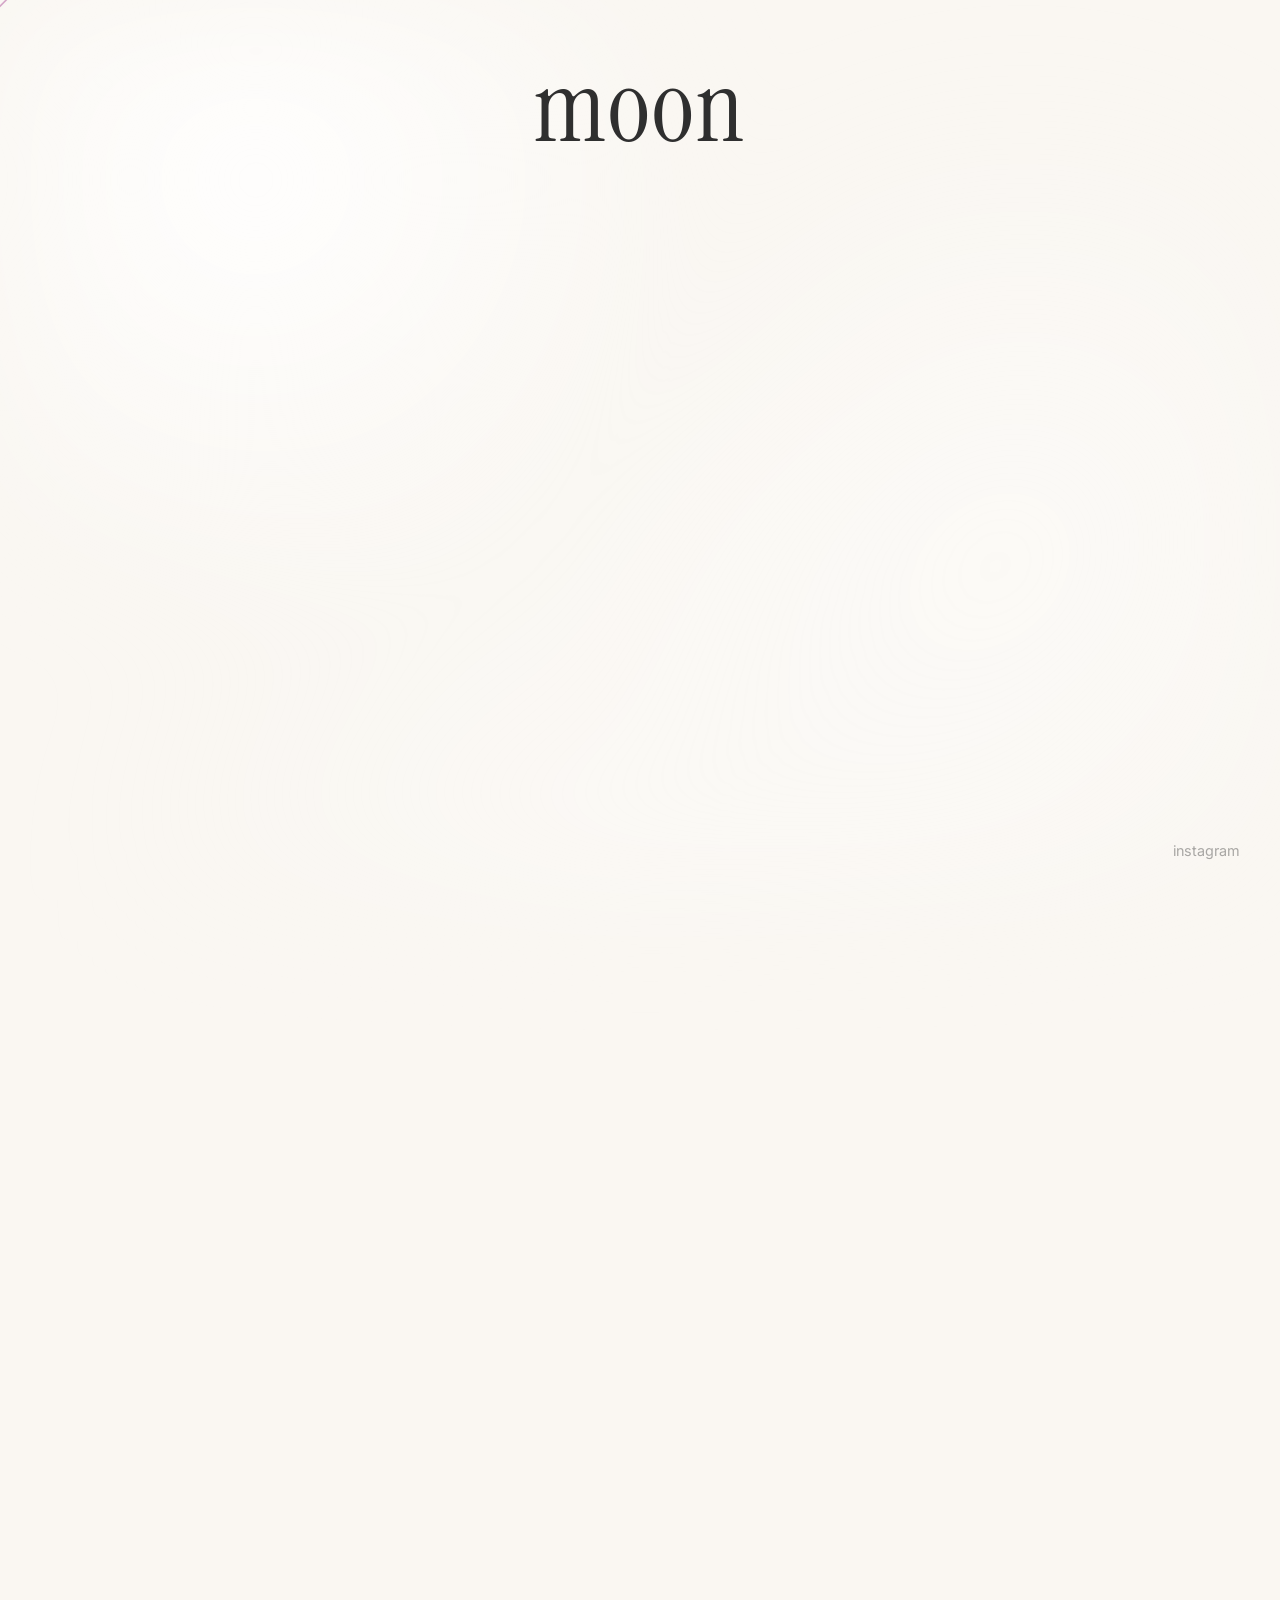
==== index.html @ 2b9e5397 "index" ====
<!DOCTYPE html>
<html lang="es">
<head>
    <meta charset="UTF-8">
    <meta name="viewport" content="width=device-width, initial-scale=1.0">
    <title>moon ────୨ৎ────</title>

    <link rel="preconnect" href="https://fonts.googleapis.com">
    <link rel="preconnect" href="https://fonts.gstatic.com" crossorigin>

    <link href="https://fonts.googleapis.com/css2?family=Instrument+Serif&family=Inter:wght@300;400&display=swap" rel="stylesheet">

    <link rel="stylesheet" href="style.css">
</head>

<body>

<pre class="ascii-bg">
</pre>

<div class="background-glow"></div>
<div class="cursor">♡</div>

<header>
    <div class="moon-logo">moon</div>
</header>

<main id="archive" class="archive"></main>

<div id="viewer" class="viewer hidden">
    <div class="viewer-content">
        <button id="closeViewer" class="close-btn">&times;</button>

        <img id="viewerImage" src="" alt="">

        <div class="viewer-info">
            <h2 id="viewerTitle"></h2>
            <p id="viewerDescription"></p>
        </div>
    </div>
</div>

<footer>
    <a href="https://www.instagram.com/m.oo.n.artevisual/" target="_blank">
        instagram
    </a>
</footer>

<!-- Tu JavaScript principal -->
<script src="script.js"></script>

<!-- Netlify Identity -->
<script src="https://identity.netlify.com/v1/netlify-identity-widget.js"></script>

<script>
if (window.netlifyIdentity) {
    window.netlifyIdentity.on("init", user => {
        if (!user) {
            window.netlifyIdentity.on("login", () => {
                document.location.href = "/admin/";
            });
        }
    });

    // Corrige los enlaces de invitación y recuperación
    window.netlifyIdentity.on("init", user => {
        if (!user && window.location.hash.includes("invite_token")) {
            window.netlifyIdentity.open("signup");
        }

        if (!user && window.location.hash.includes("recovery_token")) {
            window.netlifyIdentity.open("login");
        }
    });
}
</script>

</body>
</html>
---- style.css ----
/* ==========================================
   VARIABLES Y CONFIGURACIÓN BASE
   ========================================== */
:root {
    --bg: #faf7f2;
    --text: #2f2f2f;
    --soft: #d7cfc4;
    --white: #ffffff;
}

* {
    margin: 0;
    padding: 0;
    box-sizing: border-box;
}

html {
    scroll-behavior: smooth;
}

body {
    background: var(--bg);
    color: var(--text);
    overflow-x: hidden;
    min-height: 100vh;
    font-family: 'Inter', sans-serif;
    cursor: none;
    position: relative;
}

/* ==========================================
   ELEMENTOS DE FONDO Y LOGO DESINTEGRABLE
   ========================================== */
.background-glow {
    position: fixed;
    inset: 0;
    pointer-events: none;
    z-index: -1;
    background: 
        radial-gradient(circle at 20% 20%, rgba(255,255,255,.9), transparent 35%),
        radial-gradient(circle at 80% 60%, rgba(255,255,255,.4), transparent 40%),
        radial-gradient(circle at 50% 100%, rgba(255,255,255,.3), transparent 50%);
    filter: blur(60px);
}

.ascii-bg {
    position: fixed;
    left: -220px;
    top: 50%;
    transform: translateY(-50%) scale(.70);
    white-space: pre;
    font-family: monospace;
    font-size: 10px;
    line-height: 1;
    color: #b6aa9d;
    opacity: .22;
    mix-blend-mode: multiply;
    pointer-events: none;
    user-select: none;
    z-index: 0;
}

.moon-logo {
    position: fixed;
    top: 40px;
    left: 50%;
    transform: translateX(-50%);
    z-index: 10; /* Z-index bajo el visor pero visible arriba de la galería base */
    font-family: 'Instrument Serif', serif;
    font-size: clamp(3.5rem, 8vw, 7rem);
    font-weight: 400;
    letter-spacing: 2px;
    will-change: transform, opacity; /* Forzar renderizado por GPU */
    user-select: none;
}

/* ==========================================
   GALERÍA Y TARJETAS DE ARTE (Optimizado)
   ========================================== */
.archive {
    position: relative;
    min-height: 520vh;
}

.art {
    position: absolute;
    transition: opacity .8s ease;
    transform: translateY(var(--floatY, 0px)) rotate(var(--rotate, 0deg));
    will-change: transform;
}

.art img {
    width: 100%;
    height: auto;
    display: block;
    object-fit: cover;
    border-radius: 28px;
    transition: transform 1s ease, filter 1s ease;
    box-shadow: 0 30px 60px rgba(0,0,0,.08);
}

.art:hover img {
    transform: scale(1.03);
    filter: brightness(1.04);
}

/* ==========================================
   EFECTOS VISUALES Y POLVO DE HADAS
   ========================================== */
.cursor {
    position: fixed;
    left: 0;
    top: 0;
    z-index: 99999;
    pointer-events: none;
    transform: translate(-50%, -50%);
    font-size: 20px;
    color: #d4a5c7;
}

.heart {
    position: fixed;
    pointer-events: none;
    z-index: 9999;
    color: #d4a5c7;
    font-size: 14px;
    transform: translate(-50%, -50%);
    animation: heartFloat 2s ease-out forwards;
}

@keyframes heartFloat {
    0% {
        opacity: .9;
        transform: translate(-50%, -50%) scale(.8);
    }
    100% {
        opacity: 0;
        transform: translate(-50%, -90px) scale(1.8);
    }
}

.spark {
    position: fixed;
    width: 4px;
    height: 4px;
    border-radius: 50%;
    background: white;
    pointer-events: none;
    animation: sparkFade 1.8s linear forwards;
}

@keyframes sparkFade {
    from { opacity: .8; transform: scale(1); }
    to { opacity: 0; transform: scale(5); }
}

.bubble {
    position: fixed;
    bottom: -80px;
    border-radius: 50%;
    background: rgba(255,255,255,.25);
    backdrop-filter: blur(10px);
    border: 1px solid rgba(255,255,255,.4);
    pointer-events: none;
    animation: floatBubble linear forwards;
}

@keyframes floatBubble {
    from { transform: translateY(0) translateX(0); opacity: 0; }
    10% { opacity: .6; }
    90% { opacity: .4; }
    to { transform: translateY(-120vh) translateX(80px); opacity: 0; }
}

.star {
    position: absolute;
    color: white;
    font-size: 11px;
    pointer-events: none;
    animation: starFloat 1.2s ease forwards;
}

@keyframes starFloat {
    from { opacity: 1; transform: translateY(0) scale(1); }
    to { opacity: 0; transform: translateY(-30px) scale(1.5); }
}

/* ==========================================
   VISOR MULTIMEDIA (RESPONSIVE)
   ========================================== */
.viewer {
    position: fixed;
    inset: 0;
    z-index: 3000;
    background: rgba(250,247,242,.85);
    backdrop-filter: blur(20px);
    display: flex;
    justify-content: center;
    align-items: center;
    padding: 40px;
    transition: .6s;
}

.hidden {
    opacity: 0;
    pointer-events: none;
}

.viewer-content {
    width: min(1000px, 90vw);
    text-align: center;
    animation: viewerAppear .8s ease;
}

@keyframes viewerAppear {
    from { opacity: 0; transform: translateY(40px) scale(.97); }
    to { opacity: 1; transform: translateY(0) scale(1); }
}

.viewer img {
    width: 100%;
    max-height: 70vh;
    object-fit: contain;
    border-radius: 30px;
    box-shadow: 0 30px 80px rgba(0,0,0,.08);
}

.viewer-info {
    margin-top: 35px;
}

.viewer-info h2 {
    font-family: 'Instrument Serif', serif;
    font-size: 2.8rem;
    font-weight: 400;
    margin-bottom: 10px;
}

.viewer-info p {
    max-width: 600px;
    margin: auto;
    line-height: 1.8;
    opacity: .7;
    font-size: 1rem;
}

.close-btn {
    position: absolute;
    top: 40px;
    right: 50px;
    border: none;
    background: none;
    cursor: pointer;
    font-size: 3rem;
    color: var(--text);
    opacity: .4;
    transition: .3s;
}

.close-btn:hover {
    opacity: 1;
}

/* ==========================
   FOOTER
========================== */
footer {
    position: fixed;
    right: 40px;
    bottom: 40px;
    z-index: 1000;
}

footer a {
    text-decoration: none;
    color: var(--text);
    opacity: .4;
    transition: .4s;
    font-size: .9rem;
}

footer a:hover {
    opacity: 1;
}

/* ==========================================
   MEDIA QUERIES (Ajustes de pantalla móvil)
   ========================================== */
@media (max-width: 768px) {
    .moon-logo {
        font-size: 3.5rem;
        top: 20px;
    }
    
    .art {
        transition: opacity .5s ease;
    }
    
    .viewer {
        padding: 20px;
    }

    .viewer img {
        max-height: 55vh; 
        border-radius: 20px;
    }

    .viewer-info h2 {
        font-size: 1.8rem;
    }

    .close-btn {
        top: 20px;
        right: 25px;
        font-size: 2.5rem;
    }
    
    footer {
        right: 20px;
        bottom: 20px;
    }
}
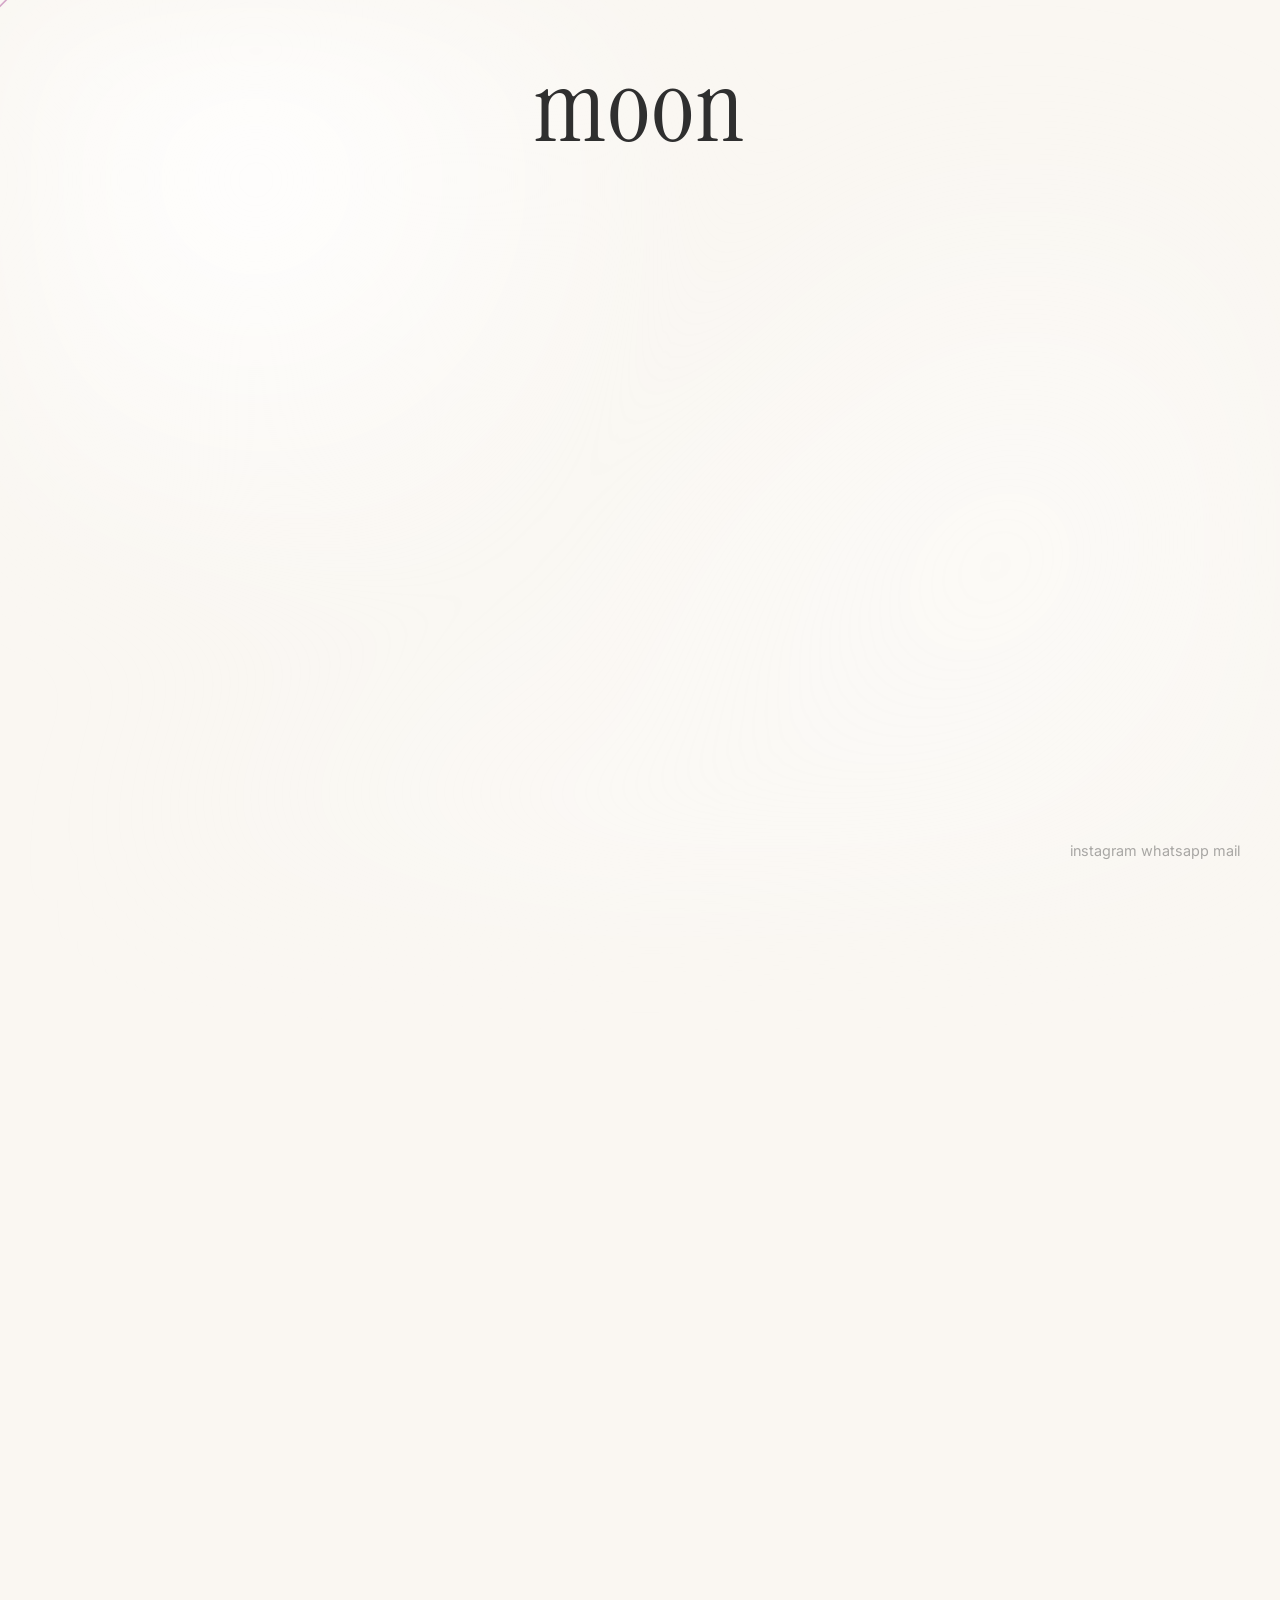
==== commit b08eb398: "rediseño de constelacion , mailto, whatsappto," ====
--- a/index.html
+++ b/index.html
@@ -44,6 +44,14 @@
     <a href="https://www.instagram.com/m.oo.n.artevisual/" target="_blank">
         instagram
     </a>
+
+    <a href="https://wa.me/5493584299234" target="_blank">
+        whatsapp
+    </a>
+
+    <a href="mailto:caraffalucila@gmail.com">
+        mail
+    </a>
 </footer>
 
 <!-- Tu JavaScript principal -->
--- a/style.css
+++ b/style.css
@@ -287,26 +287,44 @@
    MEDIA QUERIES (Ajustes de pantalla móvil)
    ========================================== */
 @media (max-width: 768px) {
+
     .moon-logo {
-        font-size: 3.5rem;
-        top: 20px;
-    }
-    
+        font-size: 4rem;
+        top: 25px;
+    }
+
+    .archive {
+        padding-top: 120px;
+    }
+
     .art {
         transition: opacity .5s ease;
     }
-    
+
+    .art img {
+        border-radius: 32px;
+    }
+
     .viewer {
         padding: 20px;
     }
 
     .viewer img {
-        max-height: 55vh; 
-        border-radius: 20px;
+        max-height: 55vh;
+        border-radius: 24px;
+    }
+
+    .viewer-info {
+        margin-top: 24px;
     }
 
     .viewer-info h2 {
-        font-size: 1.8rem;
+        font-size: 2rem;
+    }
+
+    .viewer-info p {
+        font-size: .95rem;
+        line-height: 1.7;
     }
 
     .close-btn {
@@ -314,9 +332,27 @@
         right: 25px;
         font-size: 2.5rem;
     }
-    
+
     footer {
-        right: 20px;
-        bottom: 20px;
+        position: fixed;
+        left: 50%;
+        transform: translateX(-50%);
+        right: auto;
+        bottom: 24px;
+
+        display: flex;
+        gap: 18px;
+    }
+
+    footer a {
+        font-size: .9rem;
+    }
+
+    .cursor {
+        display: none;
+    }
+
+    .bubble:nth-child(n+3) {
+        display: none;
     }
 }
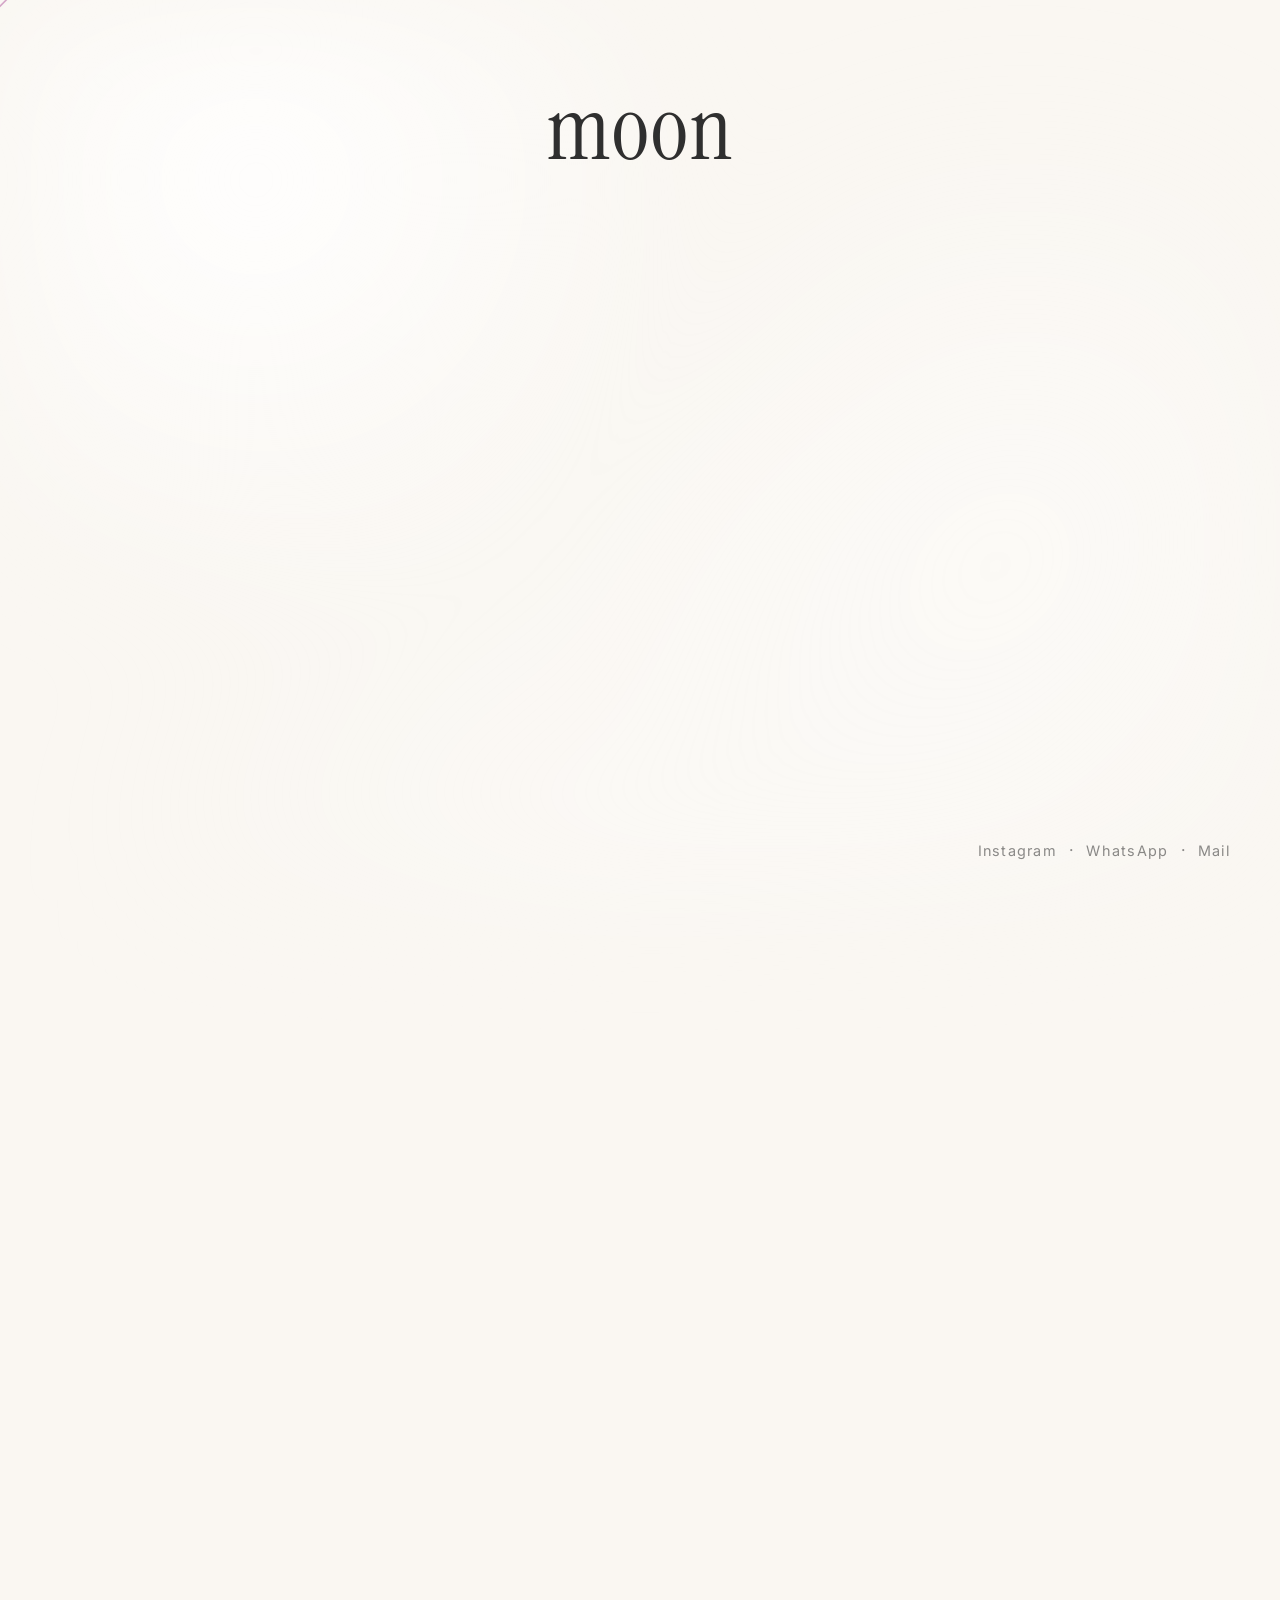
==== commit 7a032f55: "ultimo redseign" ====
--- a/index.html
+++ b/index.html
@@ -40,17 +40,21 @@
     </div>
 </div>
 
-<footer>
+<footer class="contact-links">
     <a href="https://www.instagram.com/m.oo.n.artevisual/" target="_blank">
-        instagram
+        Instagram
     </a>
 
-    <a href="https://wa.me/5493584299234" target="_blank">
-        whatsapp
+    <span>·</span>
+
+    <a href="https://wa.me/549XXXXXXXXXX" target="_blank">
+        WhatsApp
     </a>
 
-    <a href="mailto:caraffalucila@gmail.com">
-        mail
+    <span>·</span>
+
+    <a href="mailto:tuemail@gmail.com">
+        Mail
     </a>
 </footer>
 
--- a/style.css
+++ b/style.css
@@ -62,13 +62,12 @@
 
 .moon-logo {
     position: fixed;
-    top: 40px;
+    top: 70px;
     left: 50%;
     transform: translateX(-50%);
     z-index: 10; /* Z-index bajo el visor pero visible arriba de la galería base */
     font-family: 'Instrument Serif', serif;
-    font-size: clamp(3.5rem, 8vw, 7rem);
-    font-weight: 400;
+font-size: clamp(4rem,7vw,7rem);    font-weight: 400;
     letter-spacing: 2px;
     will-change: transform, opacity; /* Forzar renderizado por GPU */
     user-select: none;
@@ -355,4 +354,30 @@
     .bubble:nth-child(n+3) {
         display: none;
     }
+}
+
+.contact-links{
+    position: fixed;
+    right: 50px;
+    bottom: 40px;
+    z-index: 1000;
+
+    display: flex;
+    gap: 12px;
+    align-items: center;
+
+    font-size: 1rem;
+    letter-spacing: .08em;
+}
+
+.contact-links a,
+.contact-links span{
+    color: var(--text);
+    opacity: .55;
+    text-decoration: none;
+    transition: .3s;
+}
+
+.contact-links a:hover{
+    opacity: 1;
 }
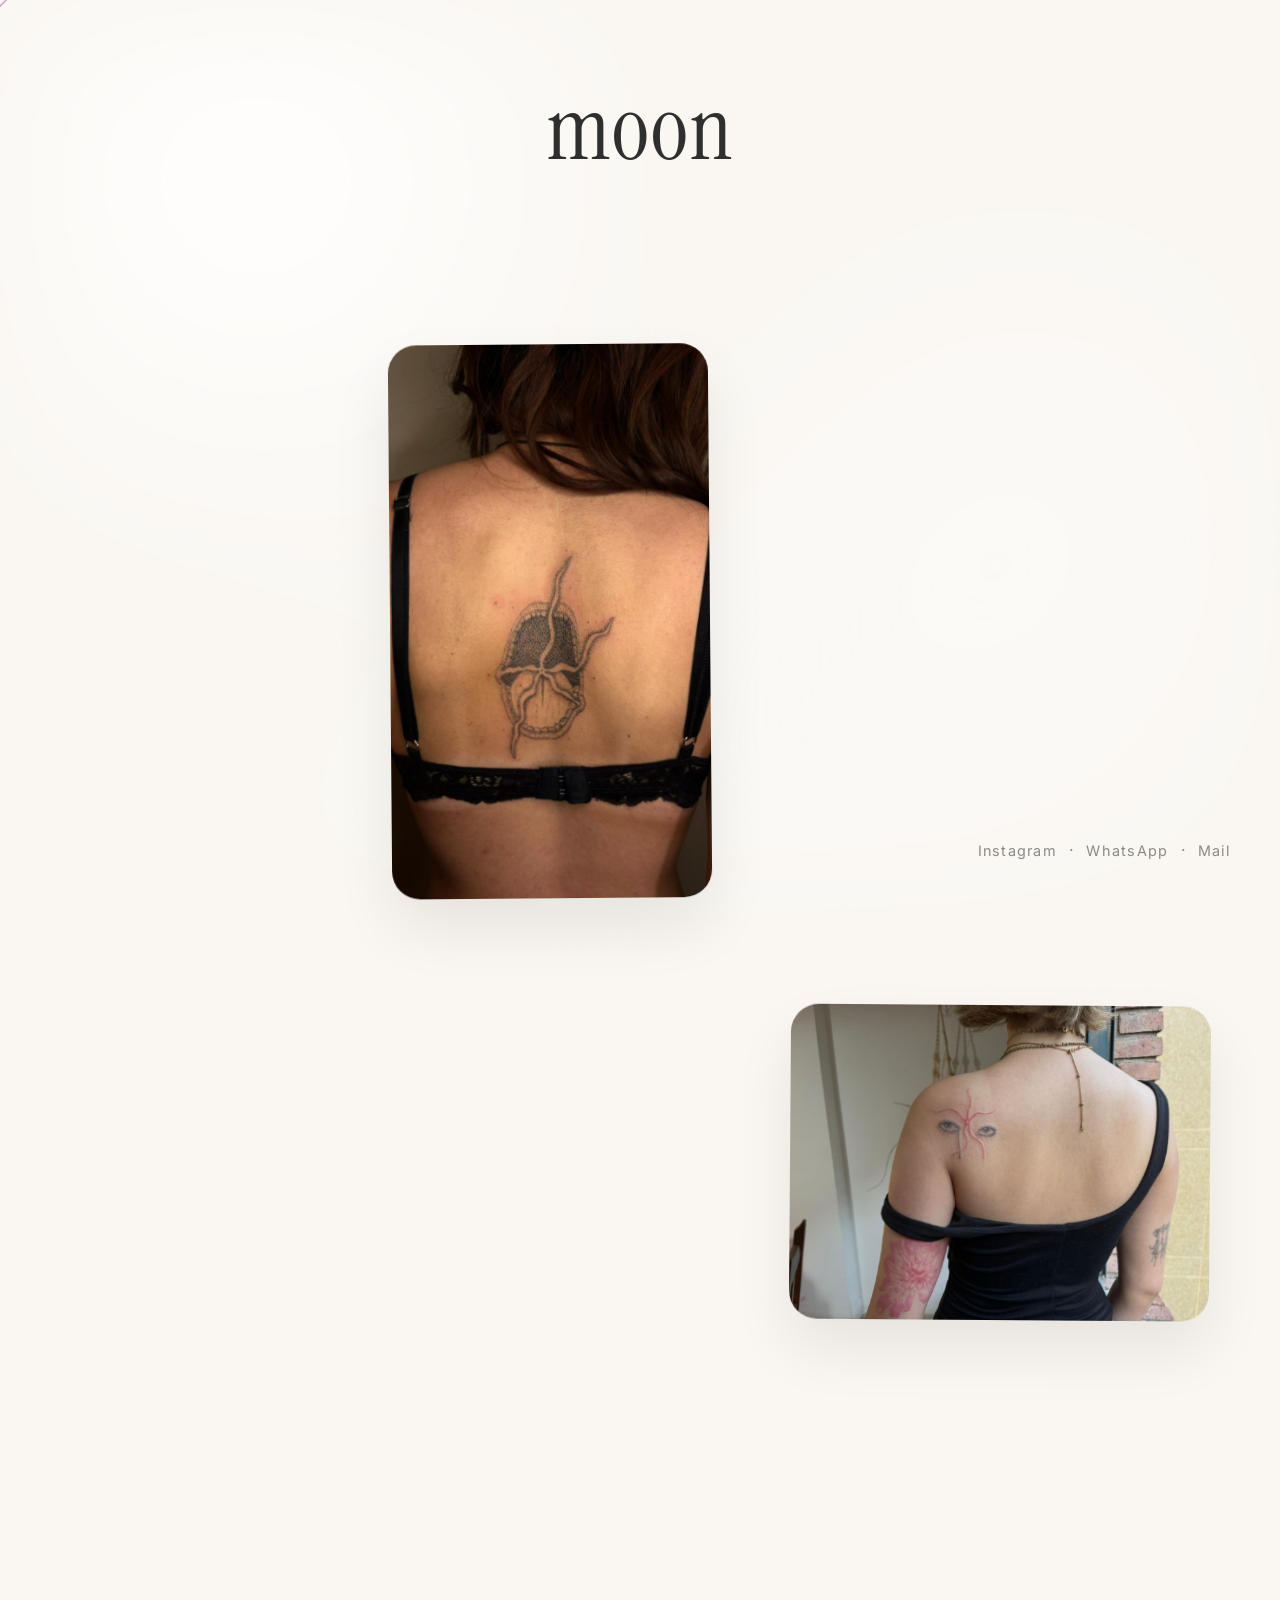
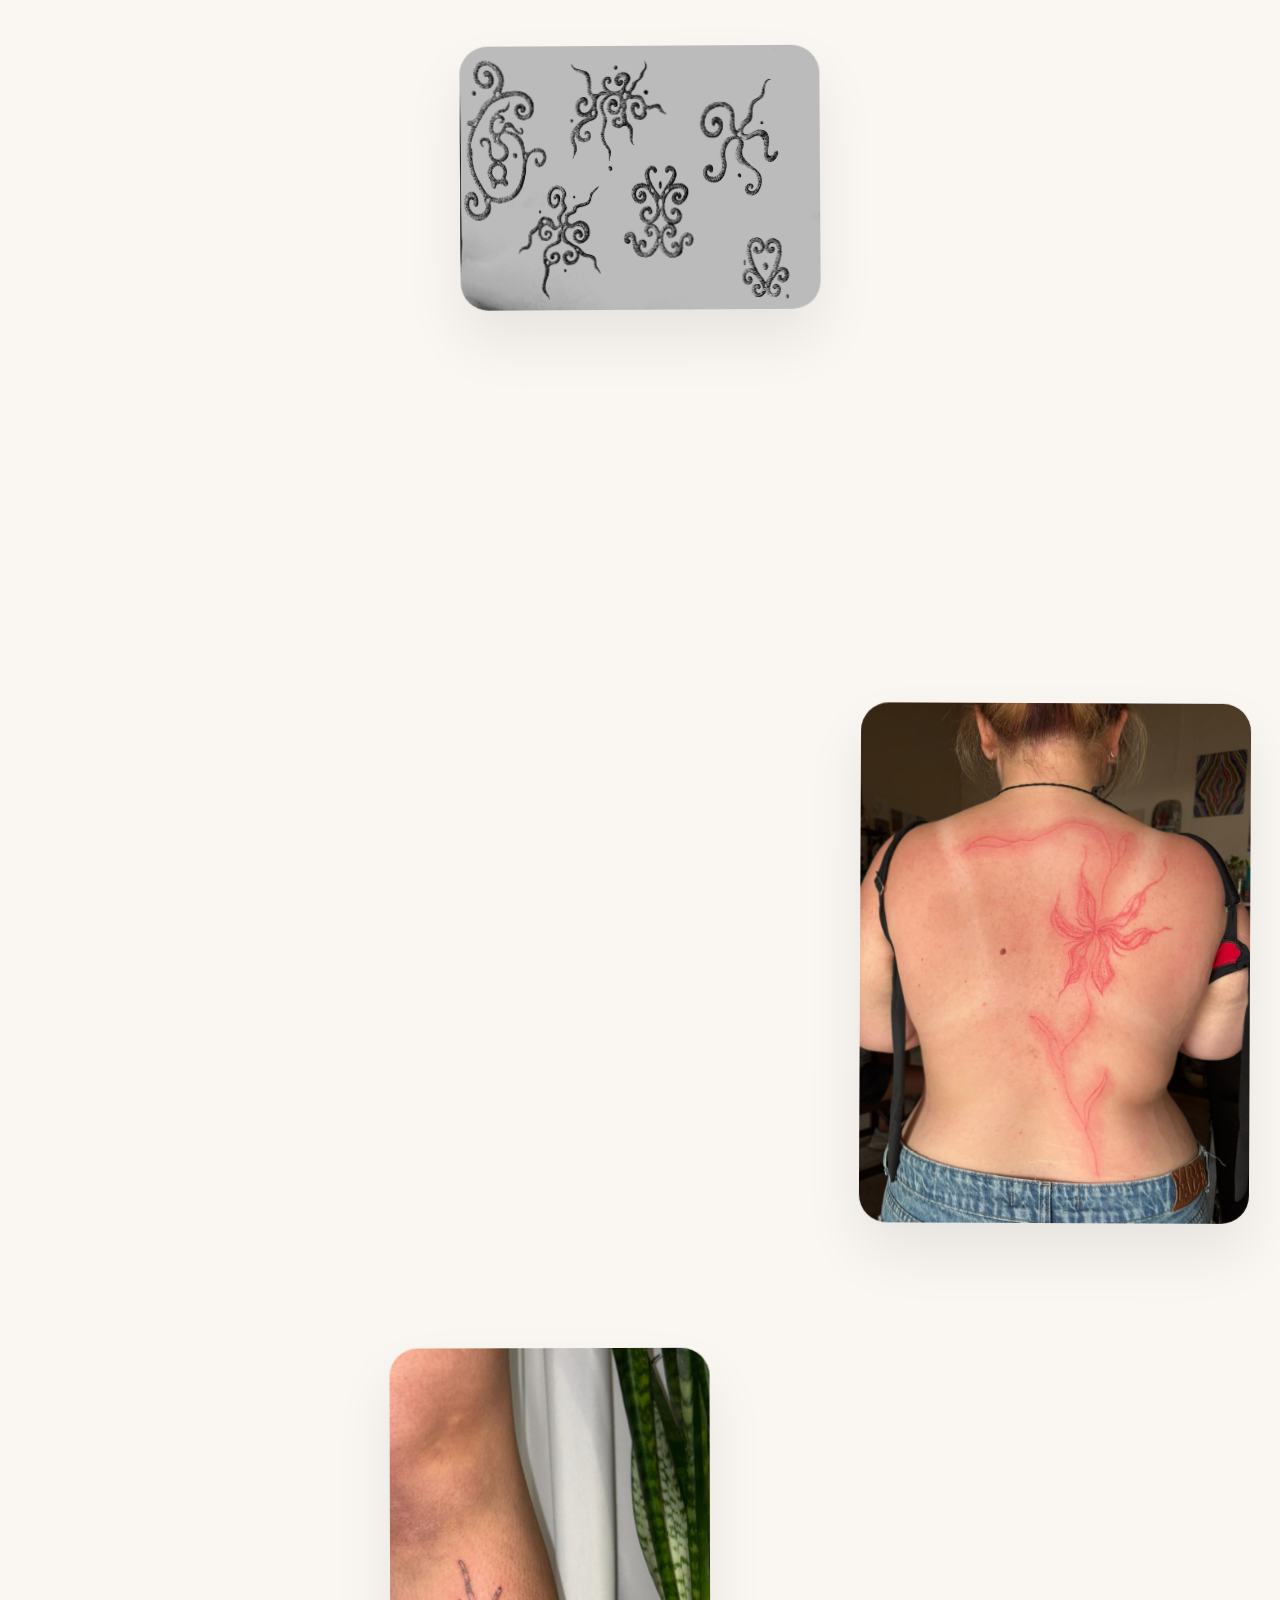
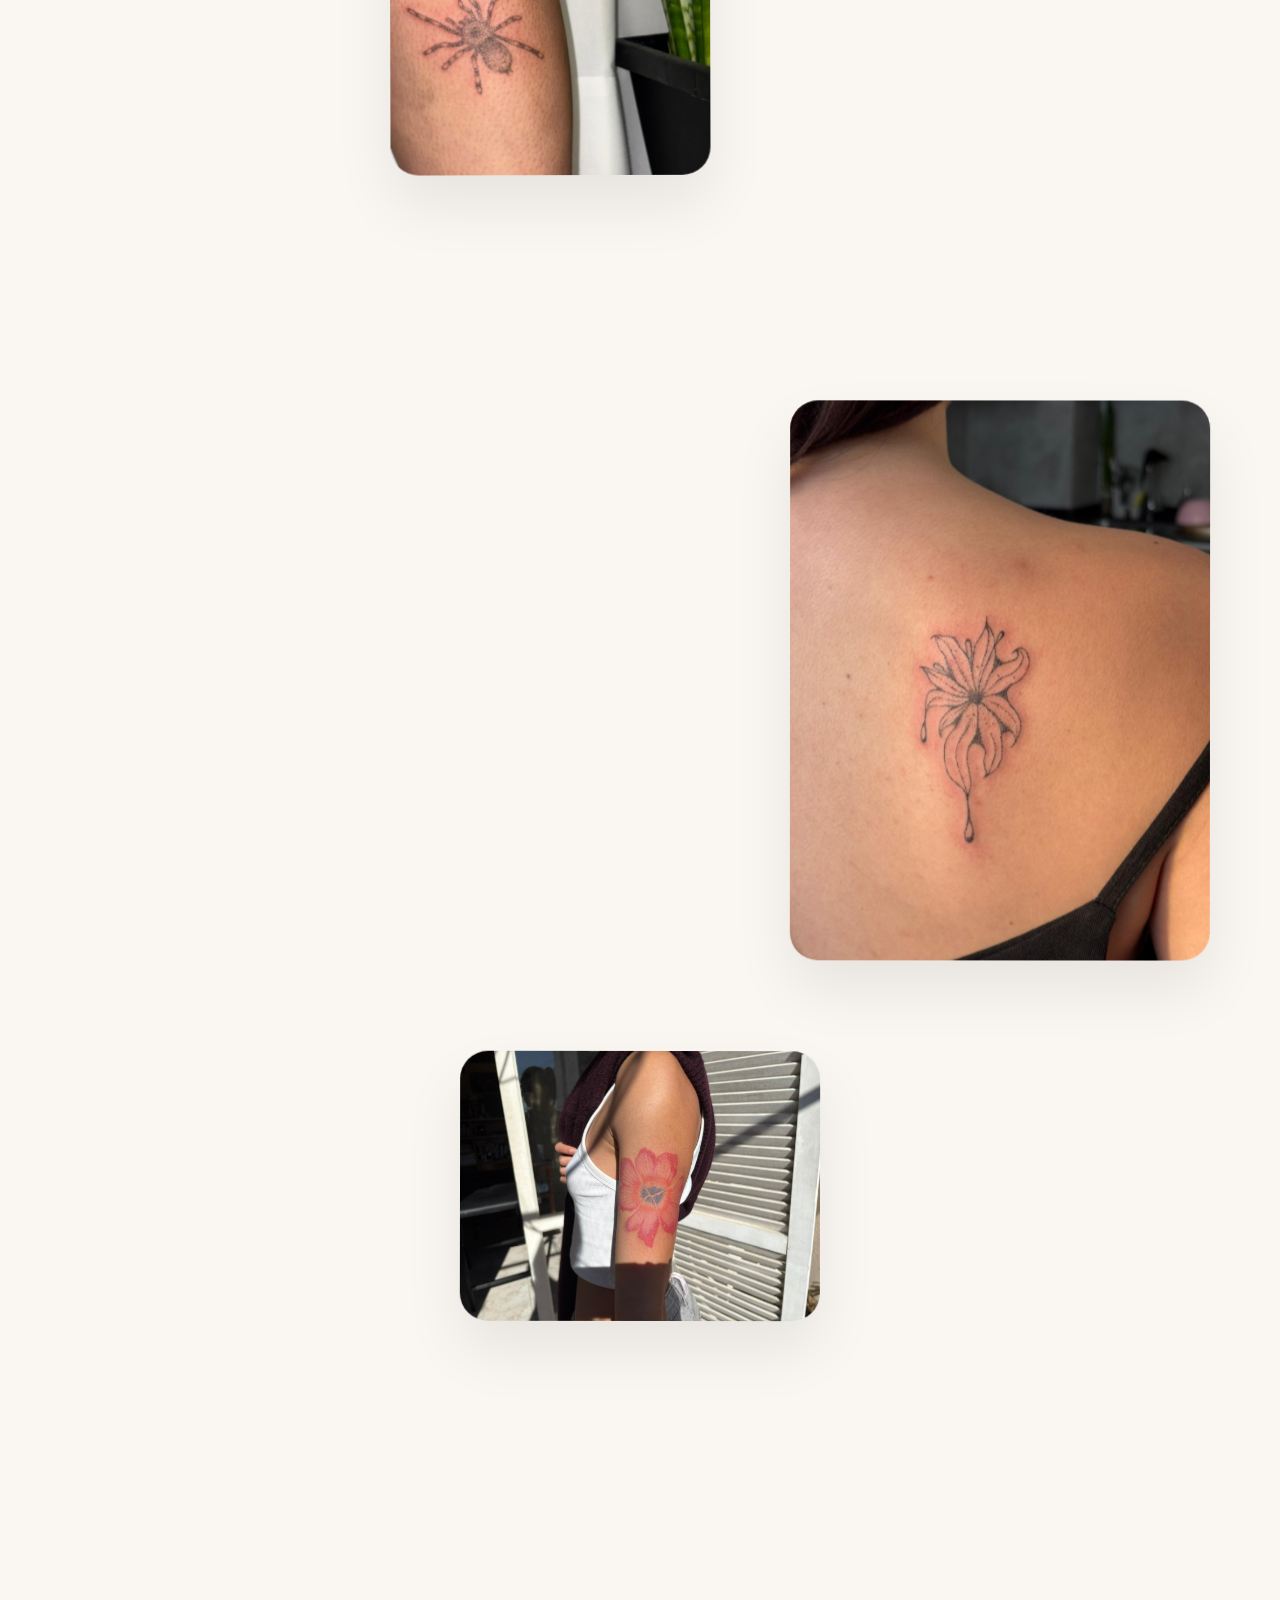
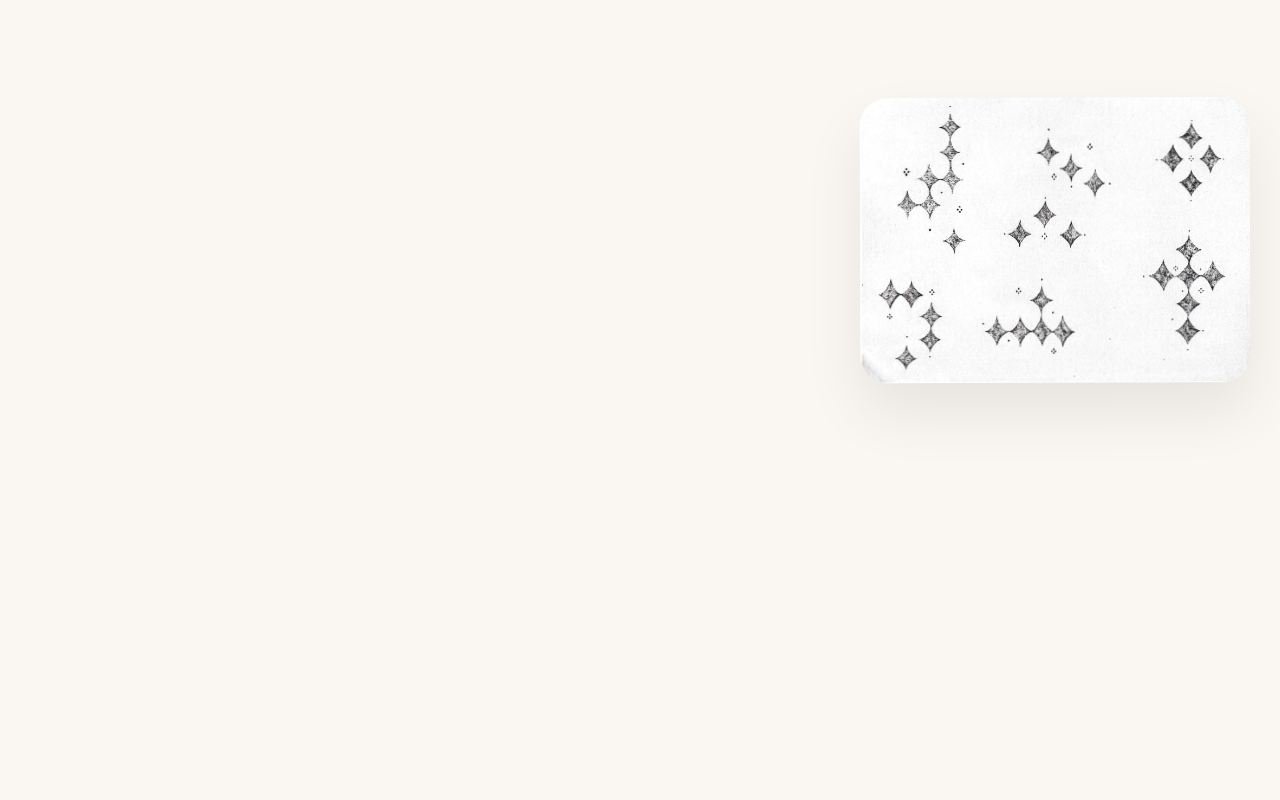
==== commit 258bee22: "icono" ====
--- a/index.html
+++ b/index.html
@@ -7,6 +7,7 @@
 
     <link rel="preconnect" href="https://fonts.googleapis.com">
     <link rel="preconnect" href="https://fonts.gstatic.com" crossorigin>
+    <link rel="icon" type="image/svg+xml" href="favicon.svg">
 
     <link href="https://fonts.googleapis.com/css2?family=Instrument+Serif&family=Inter:wght@300;400&display=swap" rel="stylesheet">
 
--- a/style.css
+++ b/style.css
@@ -67,7 +67,8 @@
     transform: translateX(-50%);
     z-index: 10; /* Z-index bajo el visor pero visible arriba de la galería base */
     font-family: 'Instrument Serif', serif;
-font-size: clamp(4rem,7vw,7rem);    font-weight: 400;
+font-size: clamp(4rem,7vw,7rem);
+    font-weight: 400;
     letter-spacing: 2px;
     will-change: transform, opacity; /* Forzar renderizado por GPU */
     user-select: none;
@@ -81,6 +82,20 @@
     min-height: 520vh;
 }
 
+
+
+
+* {
+    -webkit-tap-highlight-color: transparent;
+}
+
+a,
+button,
+.art,
+img {
+    -webkit-tap-highlight-color: transparent;
+    outline: none;
+}
 .art {
     position: absolute;
     transition: opacity .8s ease;
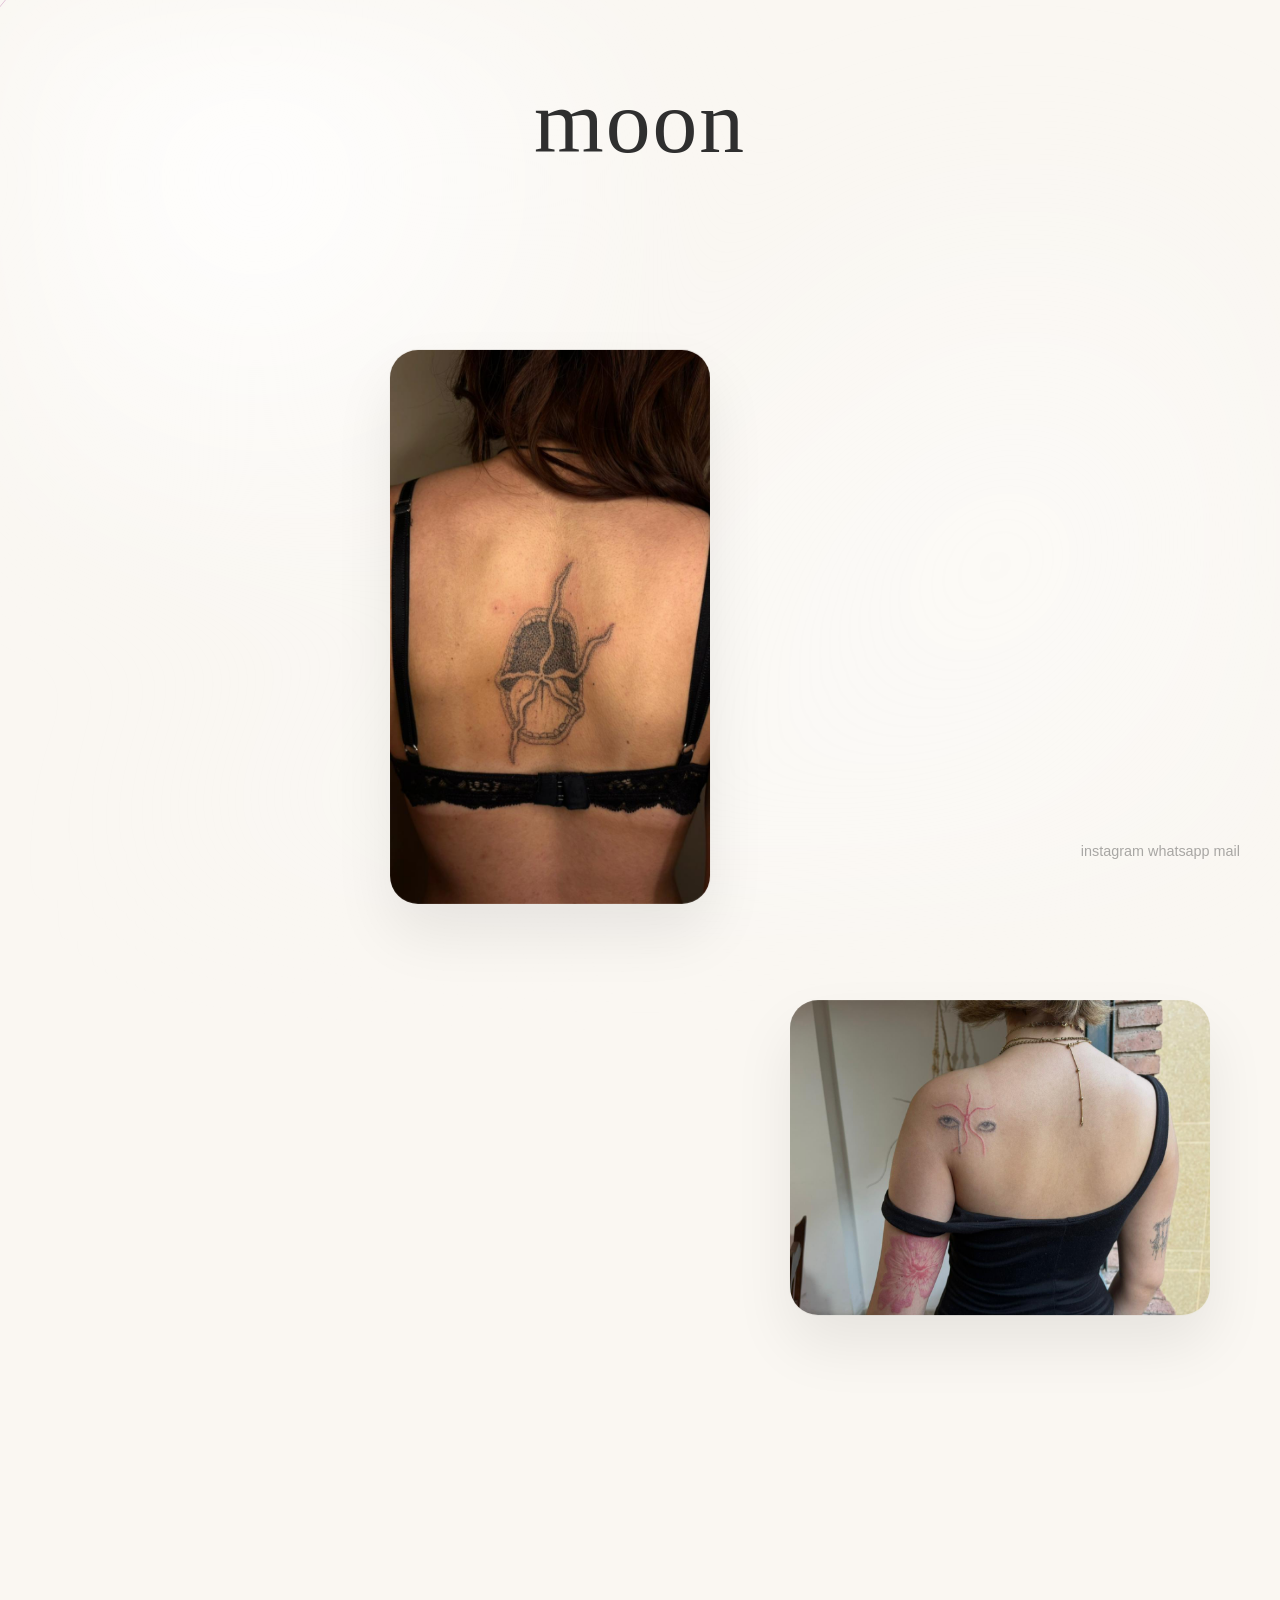
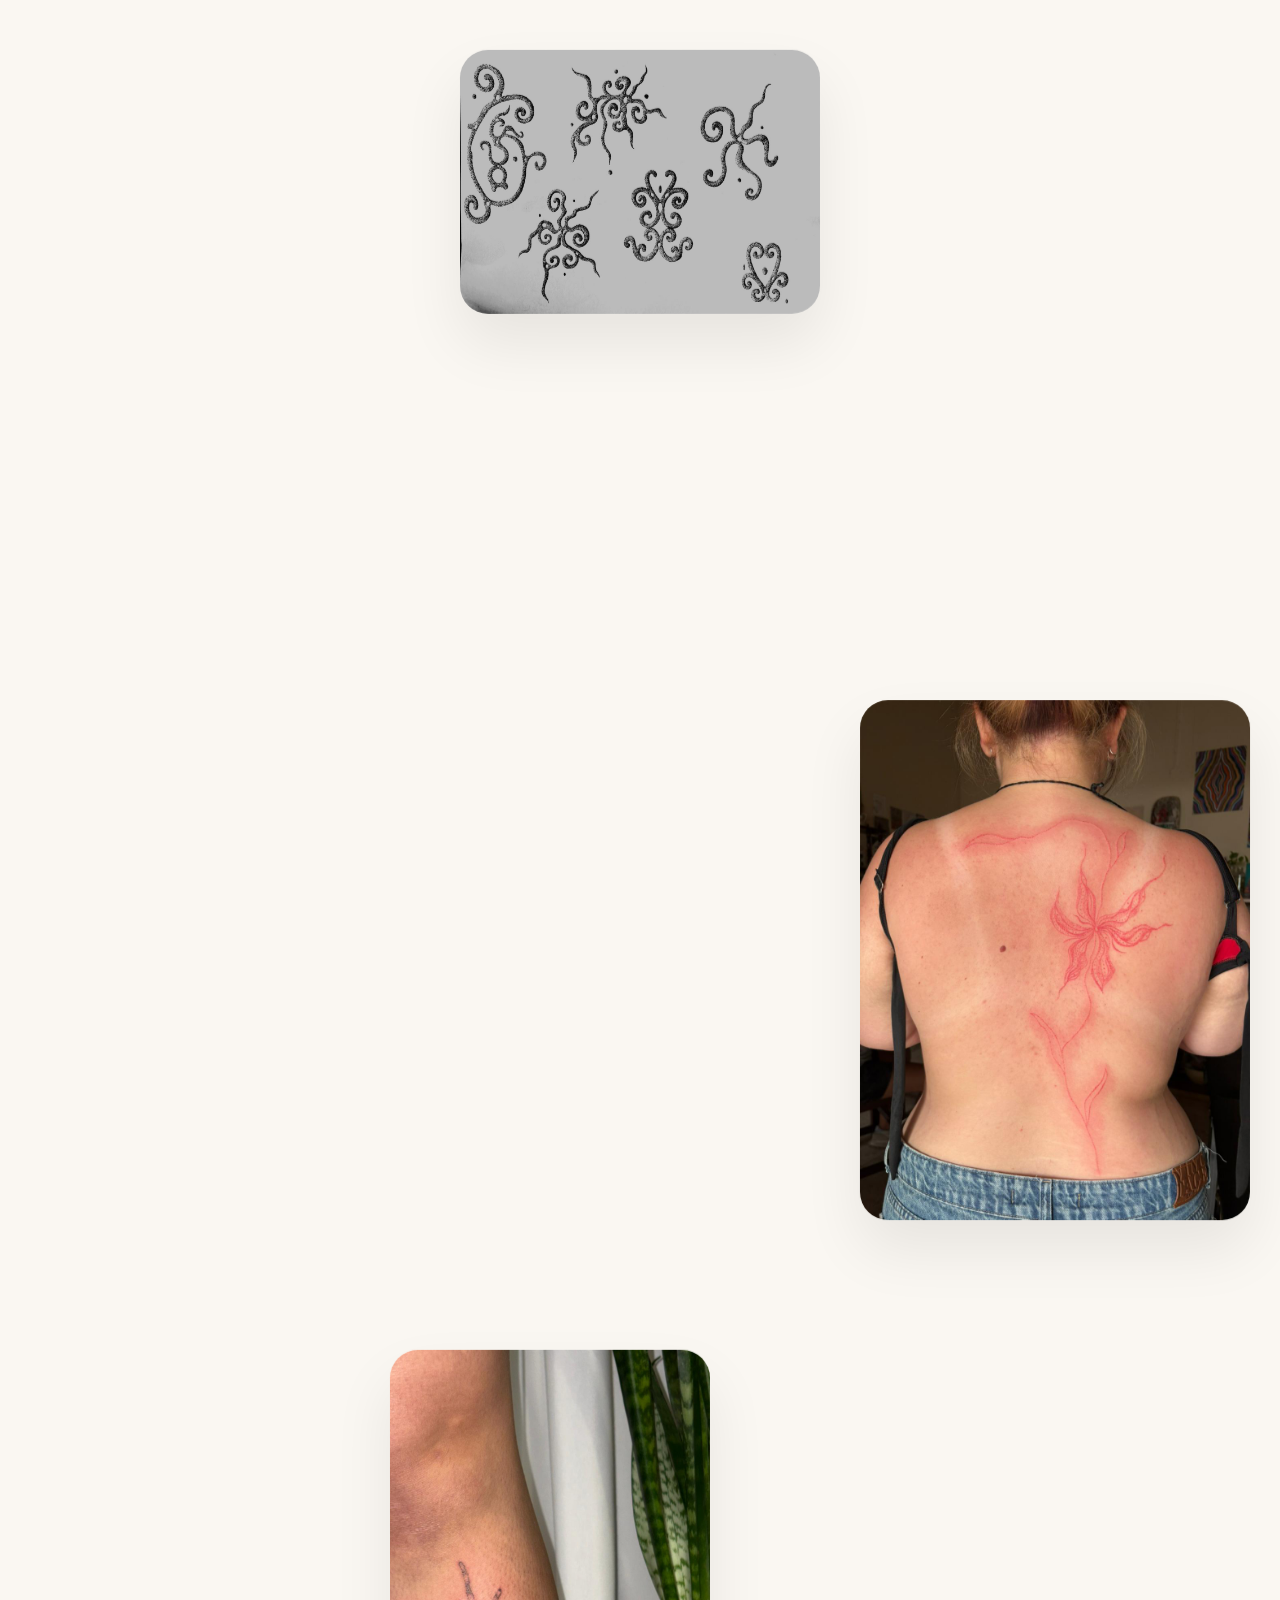
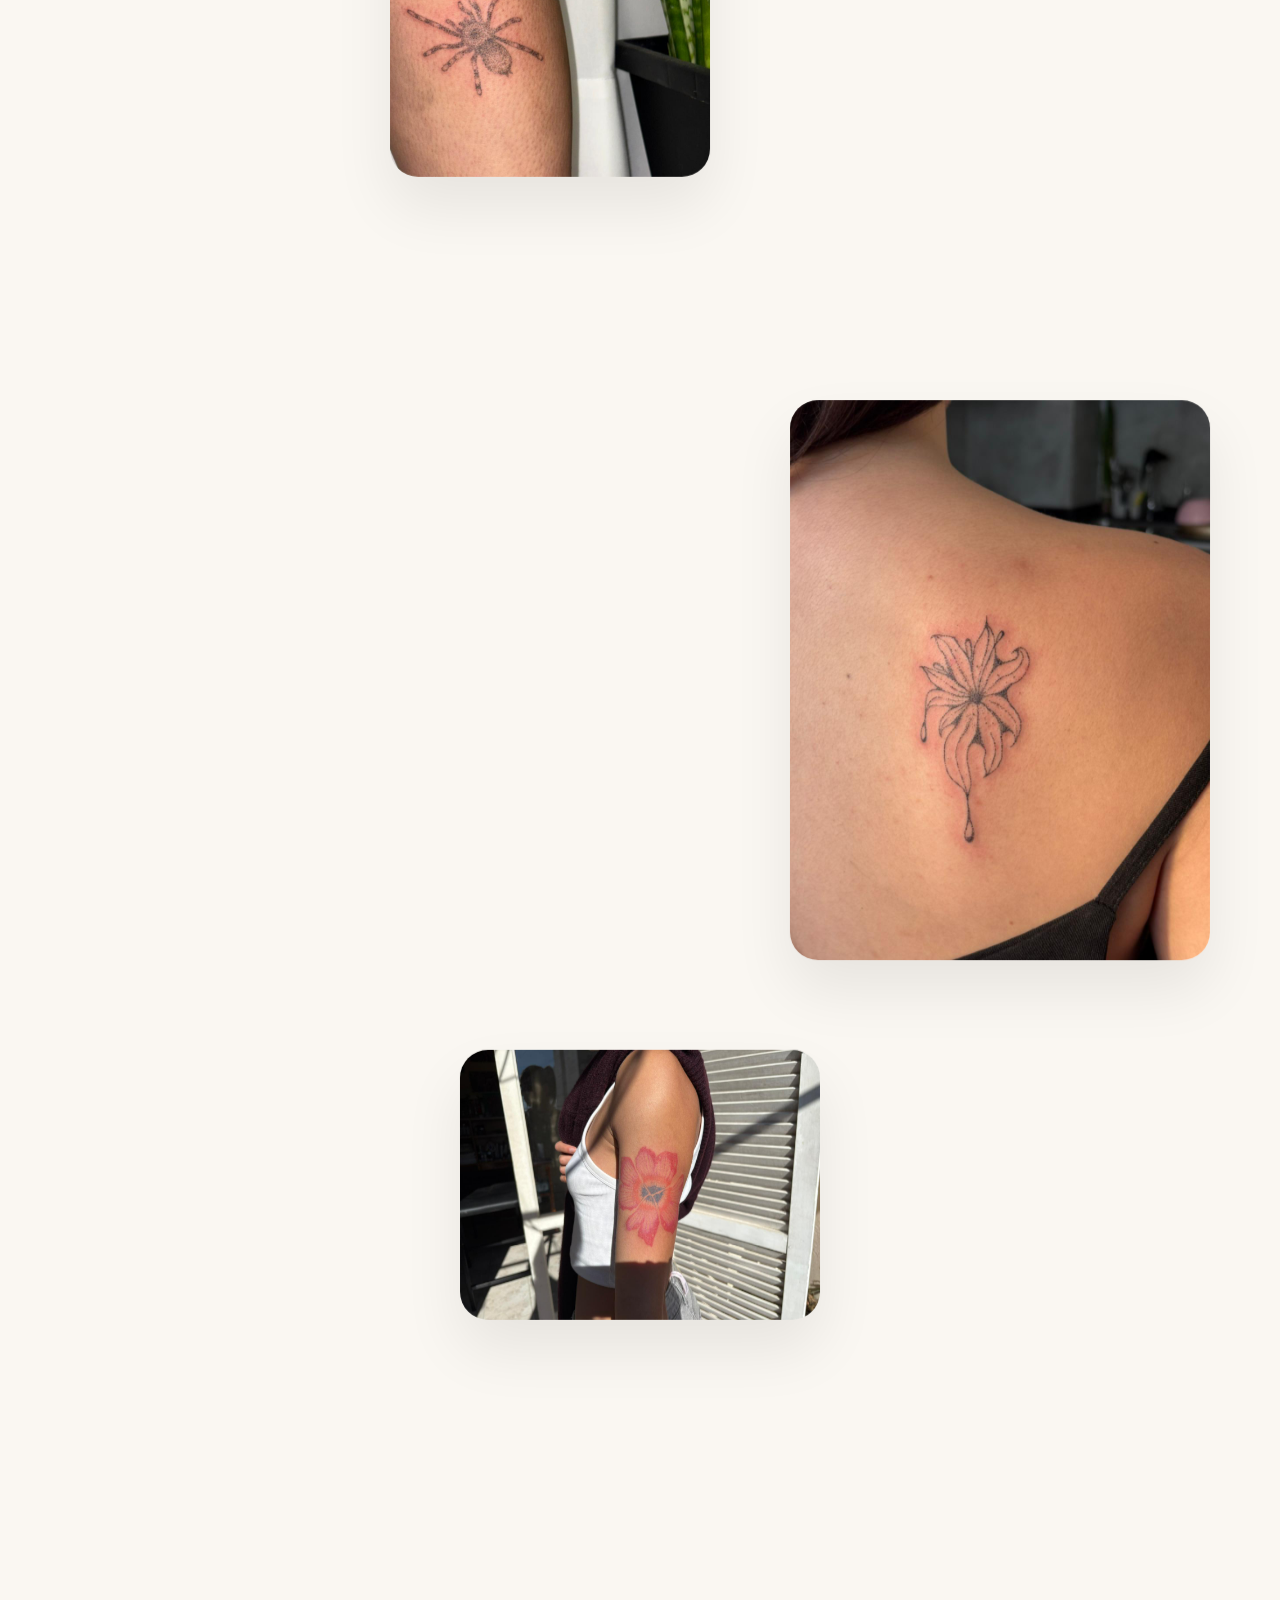
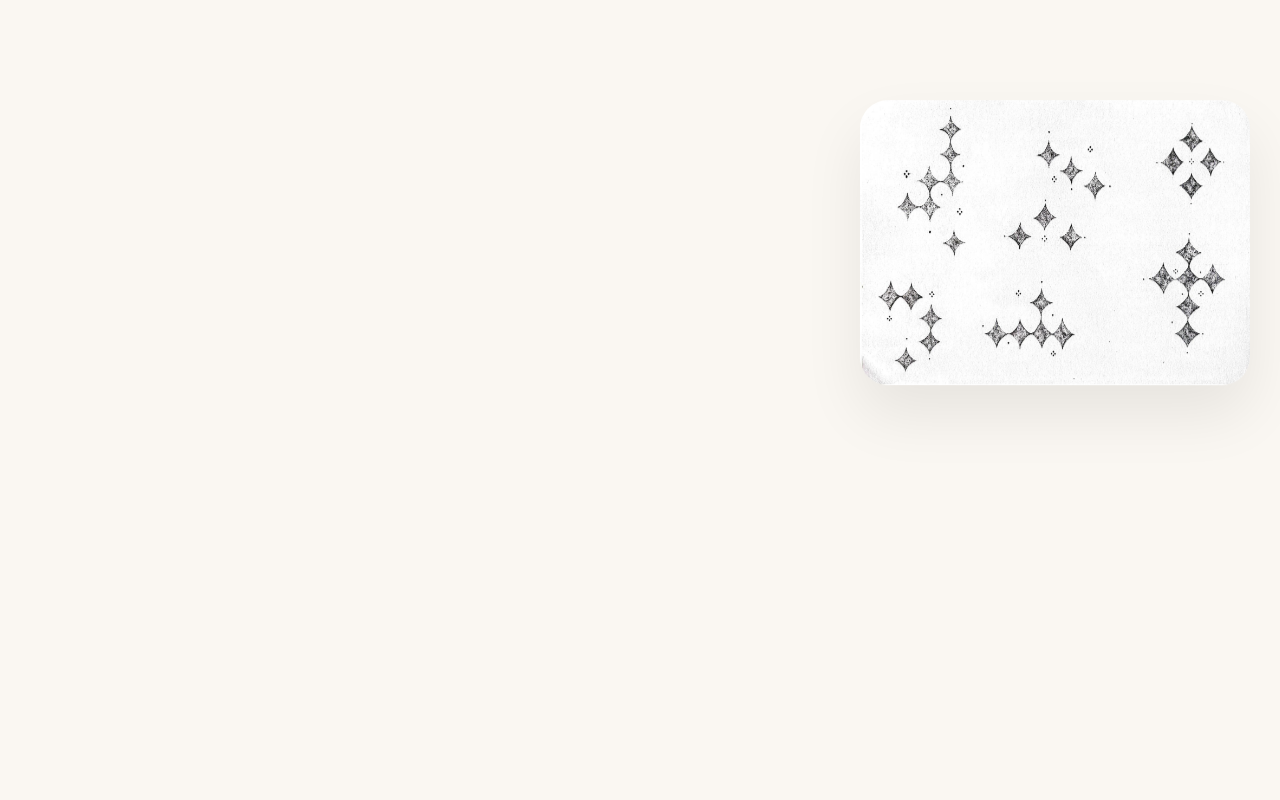
==== commit c81af186: "iconfix" ====
--- a/index.html
+++ b/index.html
@@ -7,11 +7,12 @@
 
     <link rel="preconnect" href="https://fonts.googleapis.com">
     <link rel="preconnect" href="https://fonts.gstatic.com" crossorigin>
-    <link rel="icon" type="image/svg+xml" href="favicon.svg">
-
+    <link rel="icon"
     <link href="https://fonts.googleapis.com/css2?family=Instrument+Serif&family=Inter:wght@300;400&display=swap" rel="stylesheet">
 
     <link rel="stylesheet" href="style.css">
+
+     <link rel="icon" type="image/png" href="favicon.png">
 </head>
 
 <body>
@@ -41,21 +42,17 @@
     </div>
 </div>
 
-<footer class="contact-links">
+<footer>
     <a href="https://www.instagram.com/m.oo.n.artevisual/" target="_blank">
-        Instagram
+        instagram
     </a>
 
-    <span>·</span>
-
-    <a href="https://wa.me/549XXXXXXXXXX" target="_blank">
-        WhatsApp
+    <a href="https://wa.me/5493584299234" target="_blank">
+        whatsapp
     </a>
 
-    <span>·</span>
-
-    <a href="mailto:tuemail@gmail.com">
-        Mail
+    <a href="mailto:caraffalucila@gmail.com">
+        mail
     </a>
 </footer>
 
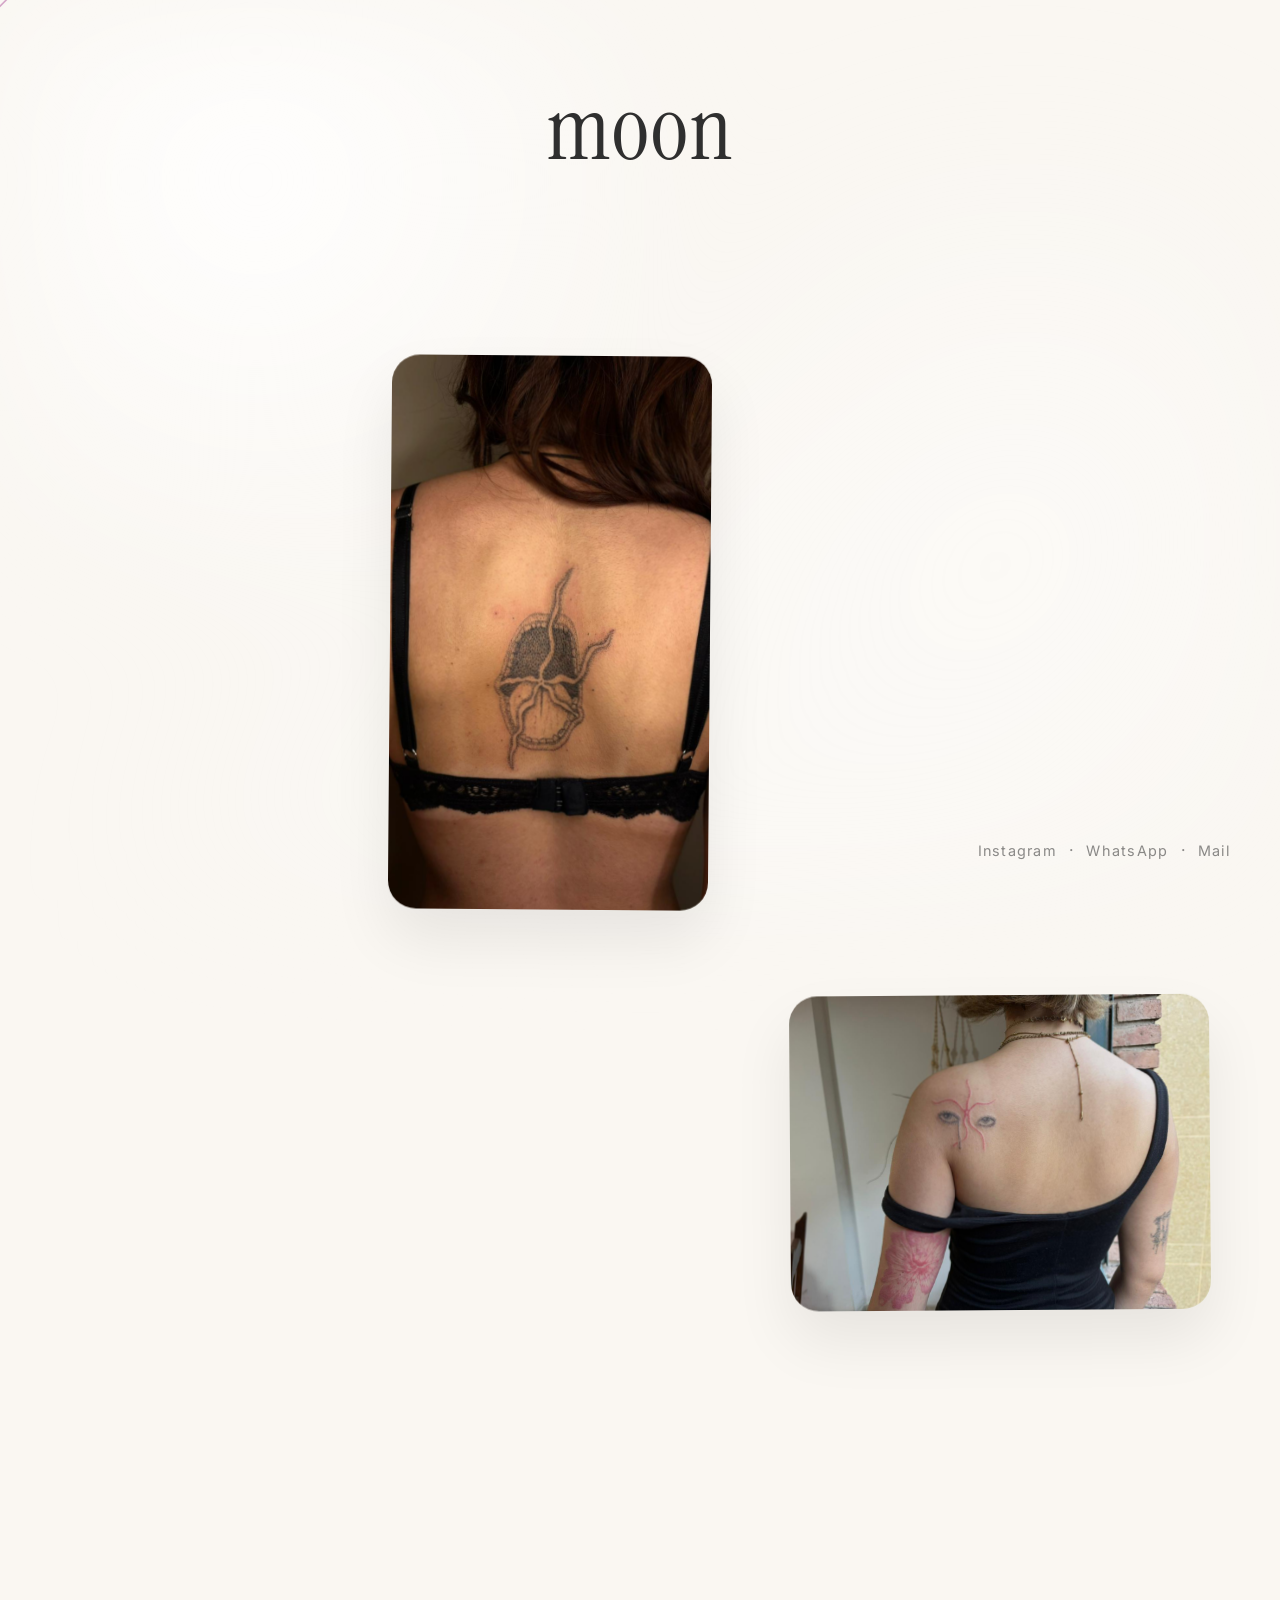
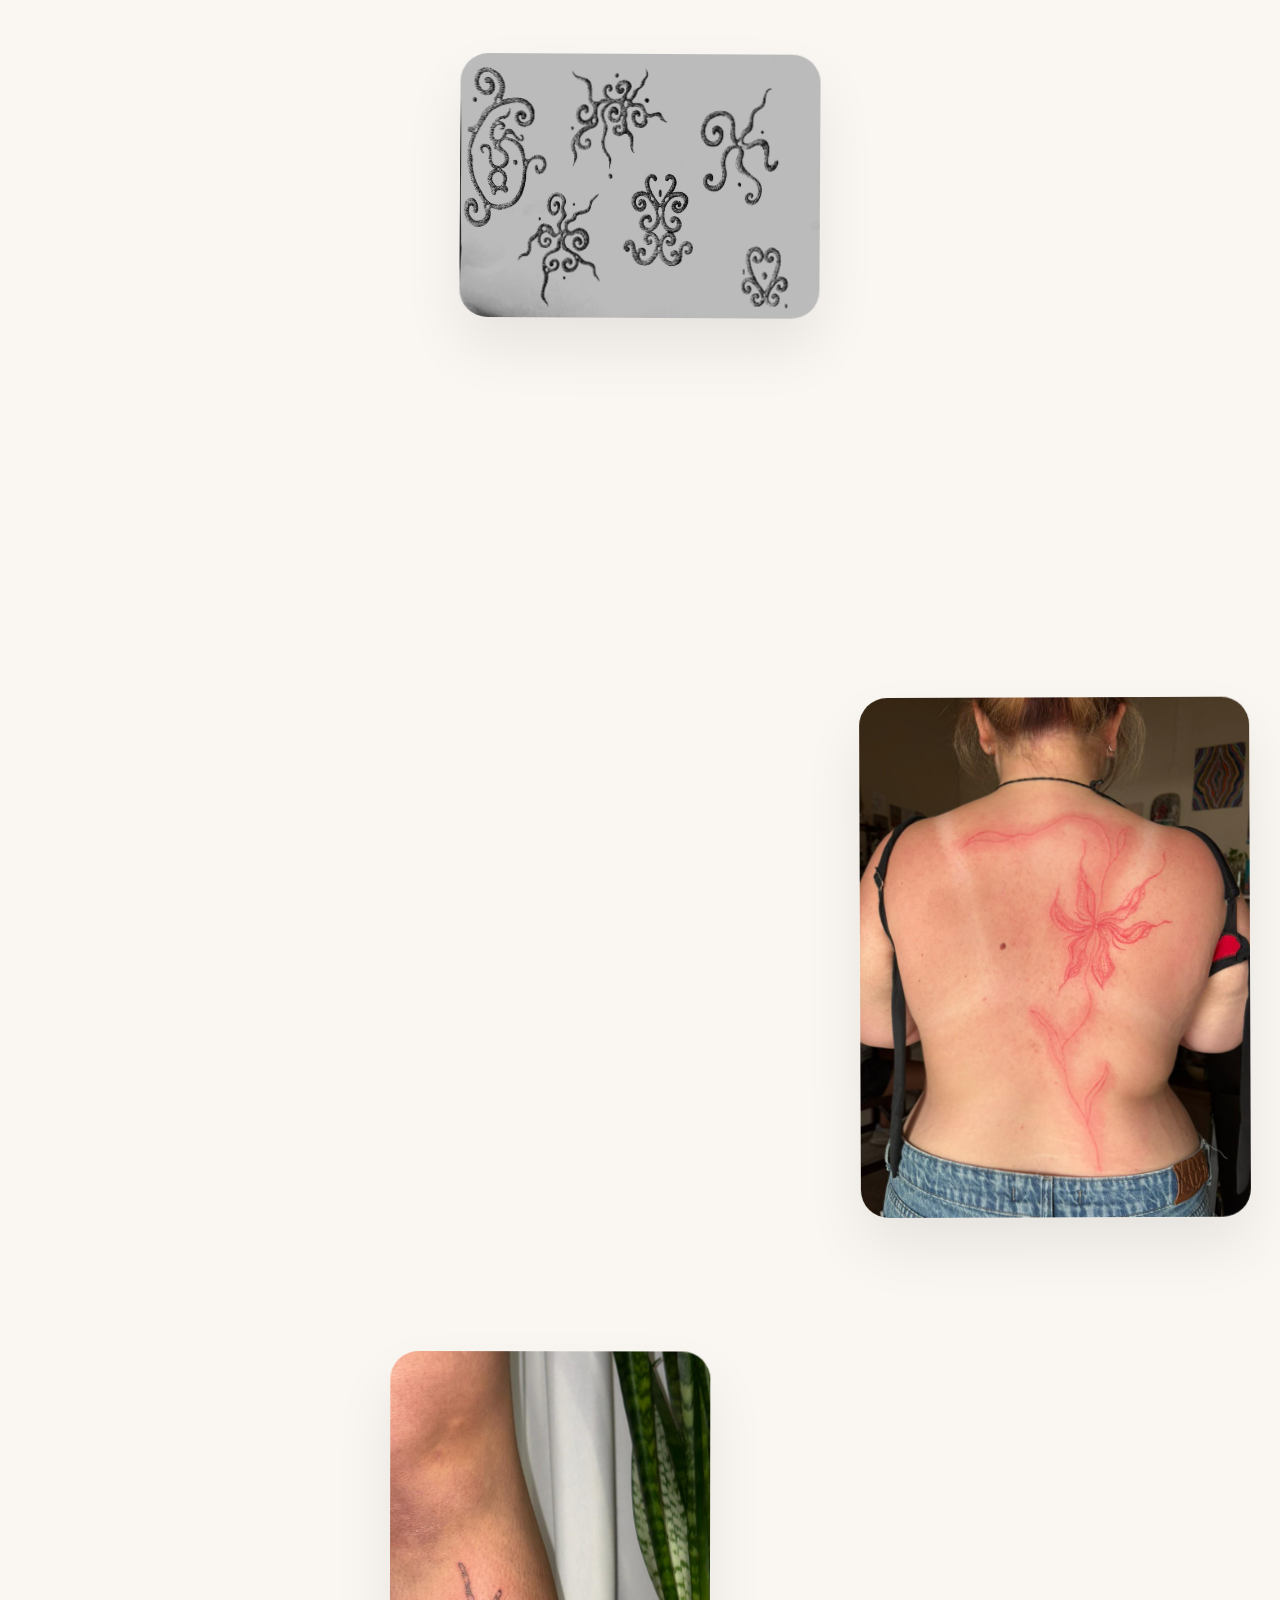
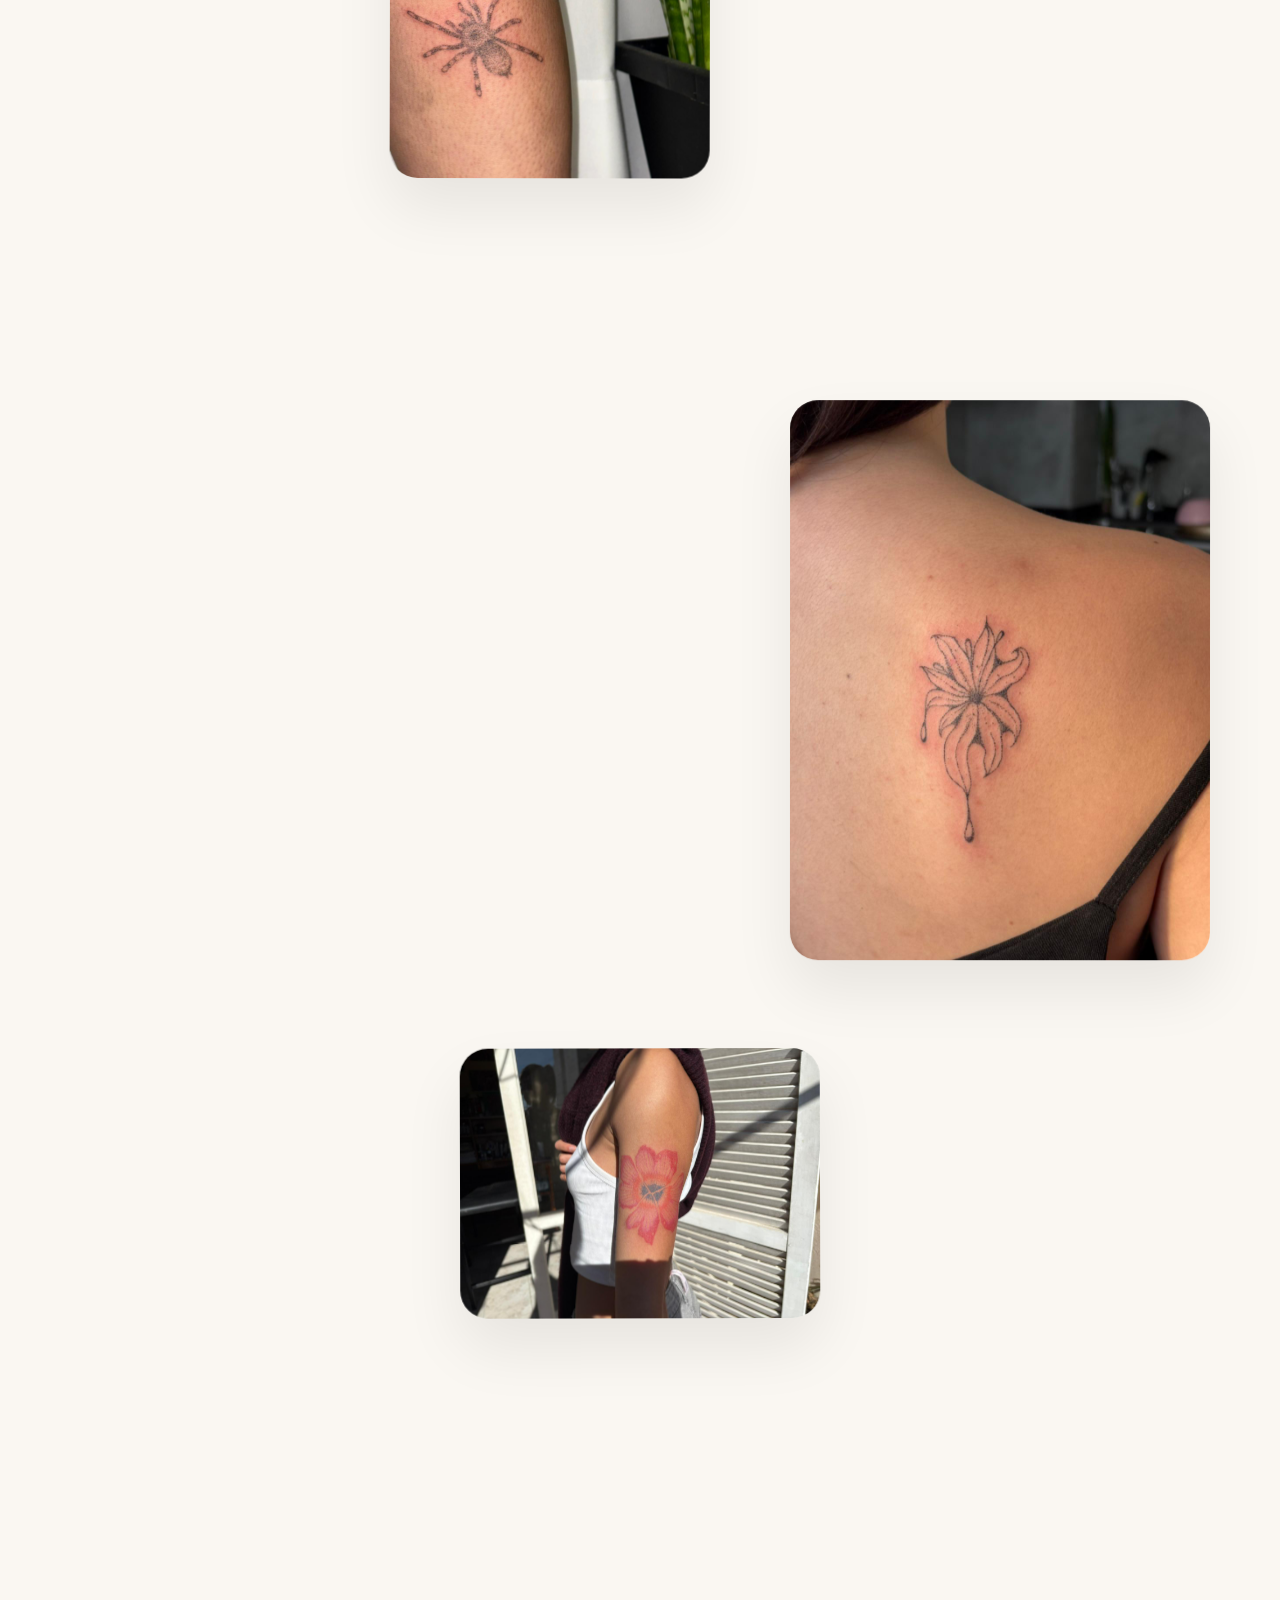
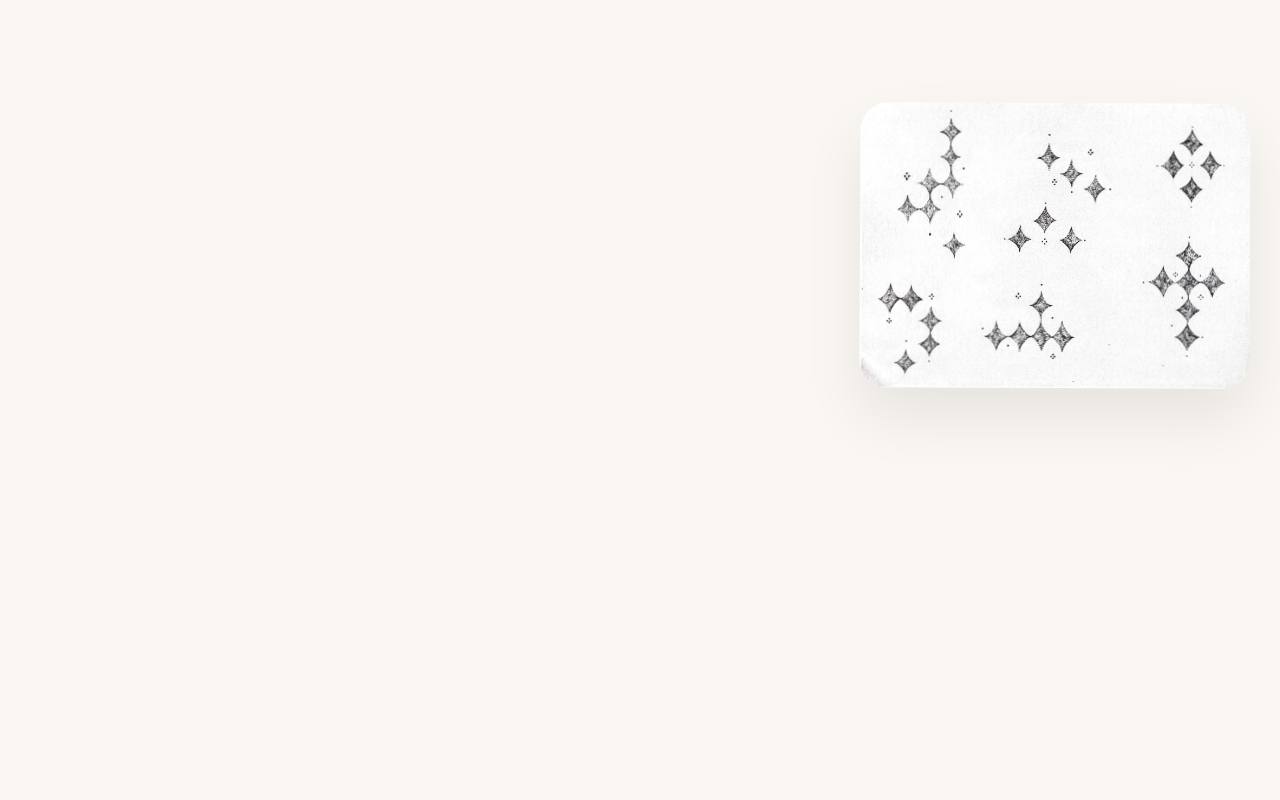
==== commit 44ad9c54: "footer rediseño" ====
--- a/index.html
+++ b/index.html
@@ -3,16 +3,15 @@
 <head>
     <meta charset="UTF-8">
     <meta name="viewport" content="width=device-width, initial-scale=1.0">
-    <title>moon ────୨ৎ────</title>
+    <title>moon ────୨ৎ──── </title>
 
     <link rel="preconnect" href="https://fonts.googleapis.com">
     <link rel="preconnect" href="https://fonts.gstatic.com" crossorigin>
-    <link rel="icon"
     <link href="https://fonts.googleapis.com/css2?family=Instrument+Serif&family=Inter:wght@300;400&display=swap" rel="stylesheet">
 
     <link rel="stylesheet" href="style.css">
 
-     <link rel="icon" type="image/png" href="favicon.png">
+    <link rel="icon" type="image/png" href="favicon.png">
 </head>
 
 <body>
@@ -42,24 +41,28 @@
     </div>
 </div>
 
-<footer>
+<footer class="contact-links">
     <a href="https://www.instagram.com/m.oo.n.artevisual/" target="_blank">
-        instagram
+        Instagram
     </a>
 
+    <span>·</span>
+
     <a href="https://wa.me/5493584299234" target="_blank">
-        whatsapp
+        WhatsApp
     </a>
 
+    <span>·</span>
+
     <a href="mailto:caraffalucila@gmail.com">
-        mail
+        Mail
     </a>
 </footer>
 
-<!-- Tu JavaScript principal -->
+
 <script src="script.js"></script>
 
-<!-- Netlify Identity -->
+
 <script src="https://identity.netlify.com/v1/netlify-identity-widget.js"></script>
 
 <script>
@@ -72,7 +75,6 @@
         }
     });
 
-    // Corrige los enlaces de invitación y recuperación
     window.netlifyIdentity.on("init", user => {
         if (!user && window.location.hash.includes("invite_token")) {
             window.netlifyIdentity.open("signup");
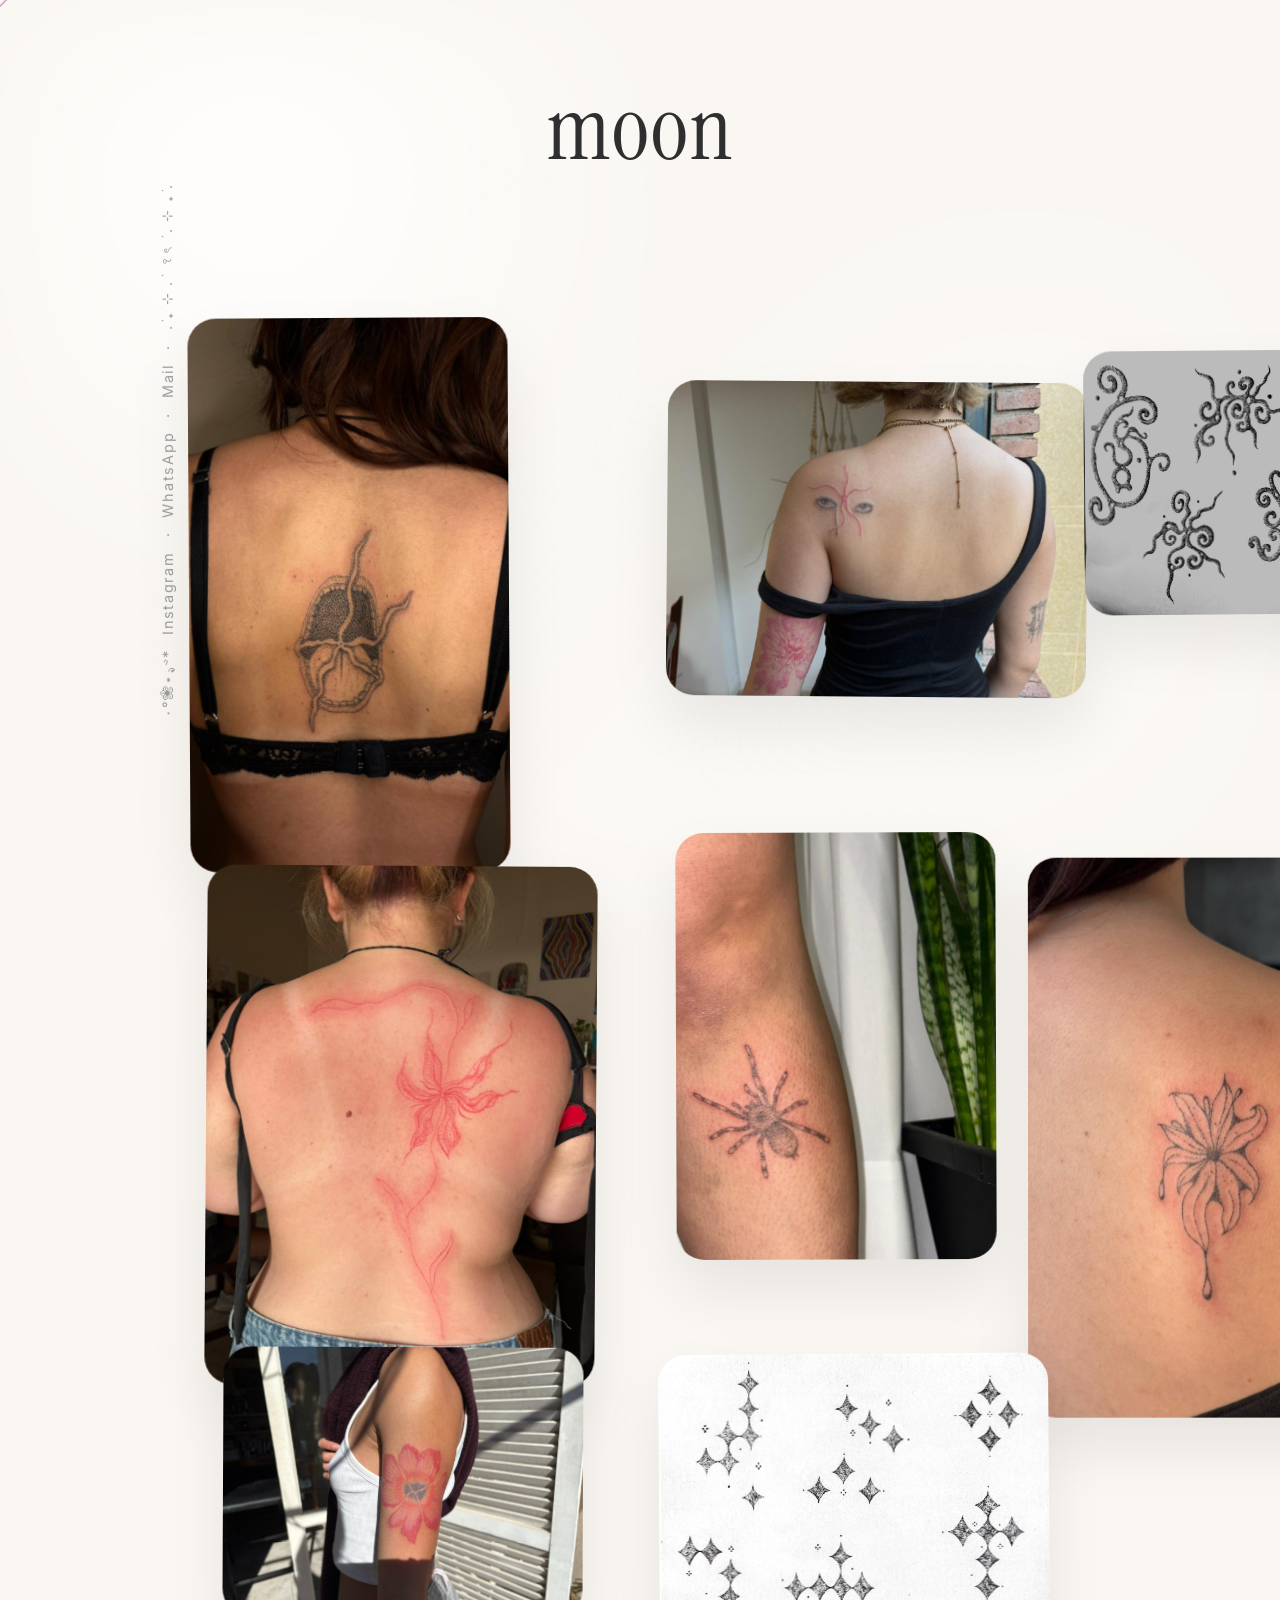
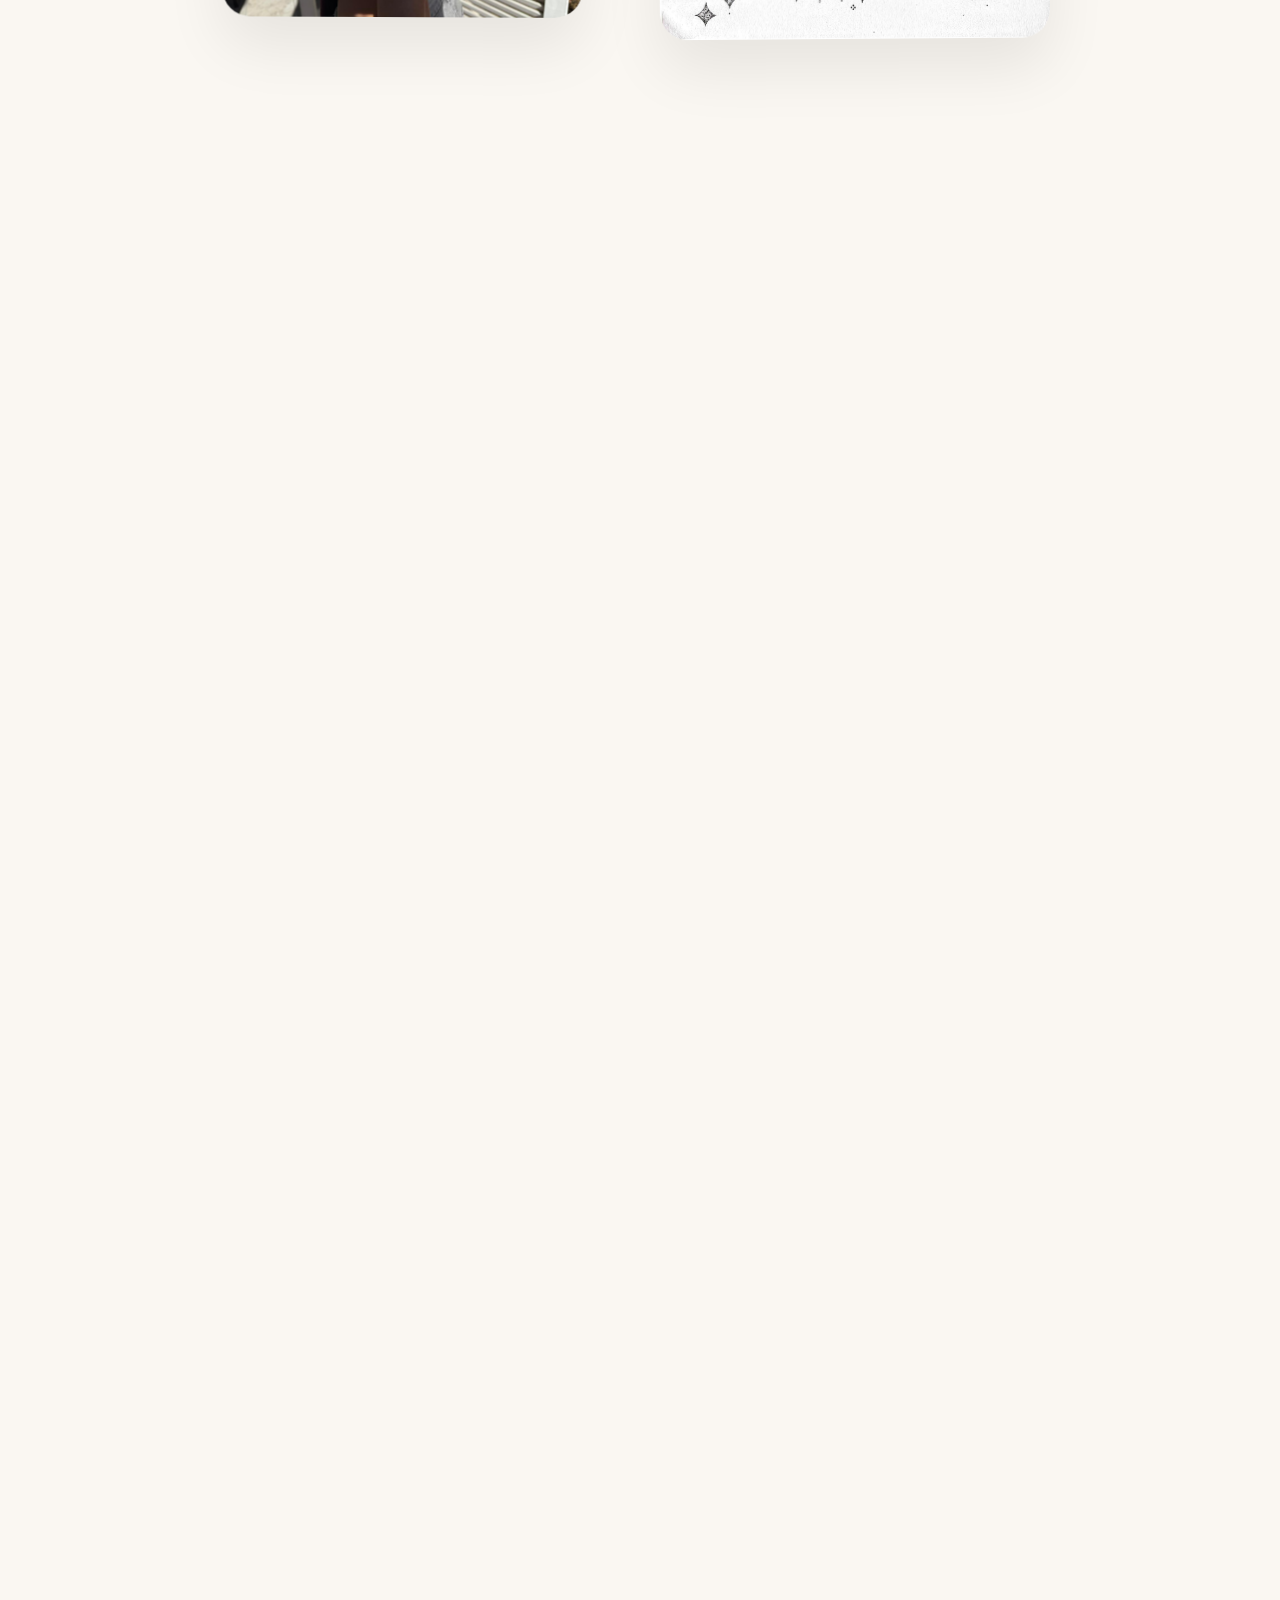
==== commit 319e7ee8: "restructuracion constelacion de imagenes, footer lateral lovely" ====
--- a/index.html
+++ b/index.html
@@ -42,6 +42,11 @@
 </div>
 
 <footer class="contact-links">
+
+    <a >
+        ⋅°❀⋆.ೃ࿔*
+    </a>
+
     <a href="https://www.instagram.com/m.oo.n.artevisual/" target="_blank">
         Instagram
     </a>
@@ -56,6 +61,11 @@
 
     <a href="mailto:caraffalucila@gmail.com">
         Mail
+    </a>
+    <span>·</span>
+
+    <a >
+        . ݁₊ ⊹ . ݁ ꣑ৎ ݁ . ⊹ ₊ ݁.
     </a>
 </footer>
 
--- a/style.css
+++ b/style.css
@@ -275,28 +275,6 @@
     opacity: 1;
 }
 
-/* ==========================
-   FOOTER
-========================== */
-footer {
-    position: fixed;
-    right: 40px;
-    bottom: 40px;
-    z-index: 1000;
-}
-
-footer a {
-    text-decoration: none;
-    color: var(--text);
-    opacity: .4;
-    transition: .4s;
-    font-size: .9rem;
-}
-
-footer a:hover {
-    opacity: 1;
-}
-
 /* ==========================================
    MEDIA QUERIES (Ajustes de pantalla móvil)
    ========================================== */
@@ -347,20 +325,13 @@
         font-size: 2.5rem;
     }
 
-    footer {
-        position: fixed;
-        left: 50%;
-        transform: translateX(-50%);
-        right: auto;
-        bottom: 24px;
-
-        display: flex;
-        gap: 18px;
-    }
-
-    footer a {
-        font-size: .9rem;
-    }
+  .contact-links {
+    left: -95px;
+
+    font-size: 0.8rem;
+
+    letter-spacing: 0.08em;
+}
 
     .cursor {
         display: none;
@@ -370,29 +341,41 @@
         display: none;
     }
 }
-
-.contact-links{
-    position: fixed;
-    right: 50px;
-    bottom: 40px;
+/* ==========================================
+   CONTACTO LATERAL EDITORIAL
+   ========================================== */
+
+.contact-links {
+    position: fixed;
+
+    left: -100px;
+    top: 50%;
+
+    transform:
+        translateY(-50%)
+        rotate(-90deg);
+
     z-index: 1000;
 
     display: flex;
-    gap: 12px;
     align-items: center;
-
-    font-size: 1rem;
-    letter-spacing: .08em;
+    gap: 14px;
+
+    font-size: 0.9rem;
+    letter-spacing: 0.12em;
 }
 
 .contact-links a,
-.contact-links span{
+.contact-links span {
     color: var(--text);
-    opacity: .55;
+
     text-decoration: none;
-    transition: .3s;
-}
-
-.contact-links a:hover{
+
+    opacity: .45;
+
+    transition: opacity .3s ease;
+}
+
+.contact-links a:hover {
     opacity: 1;
 }
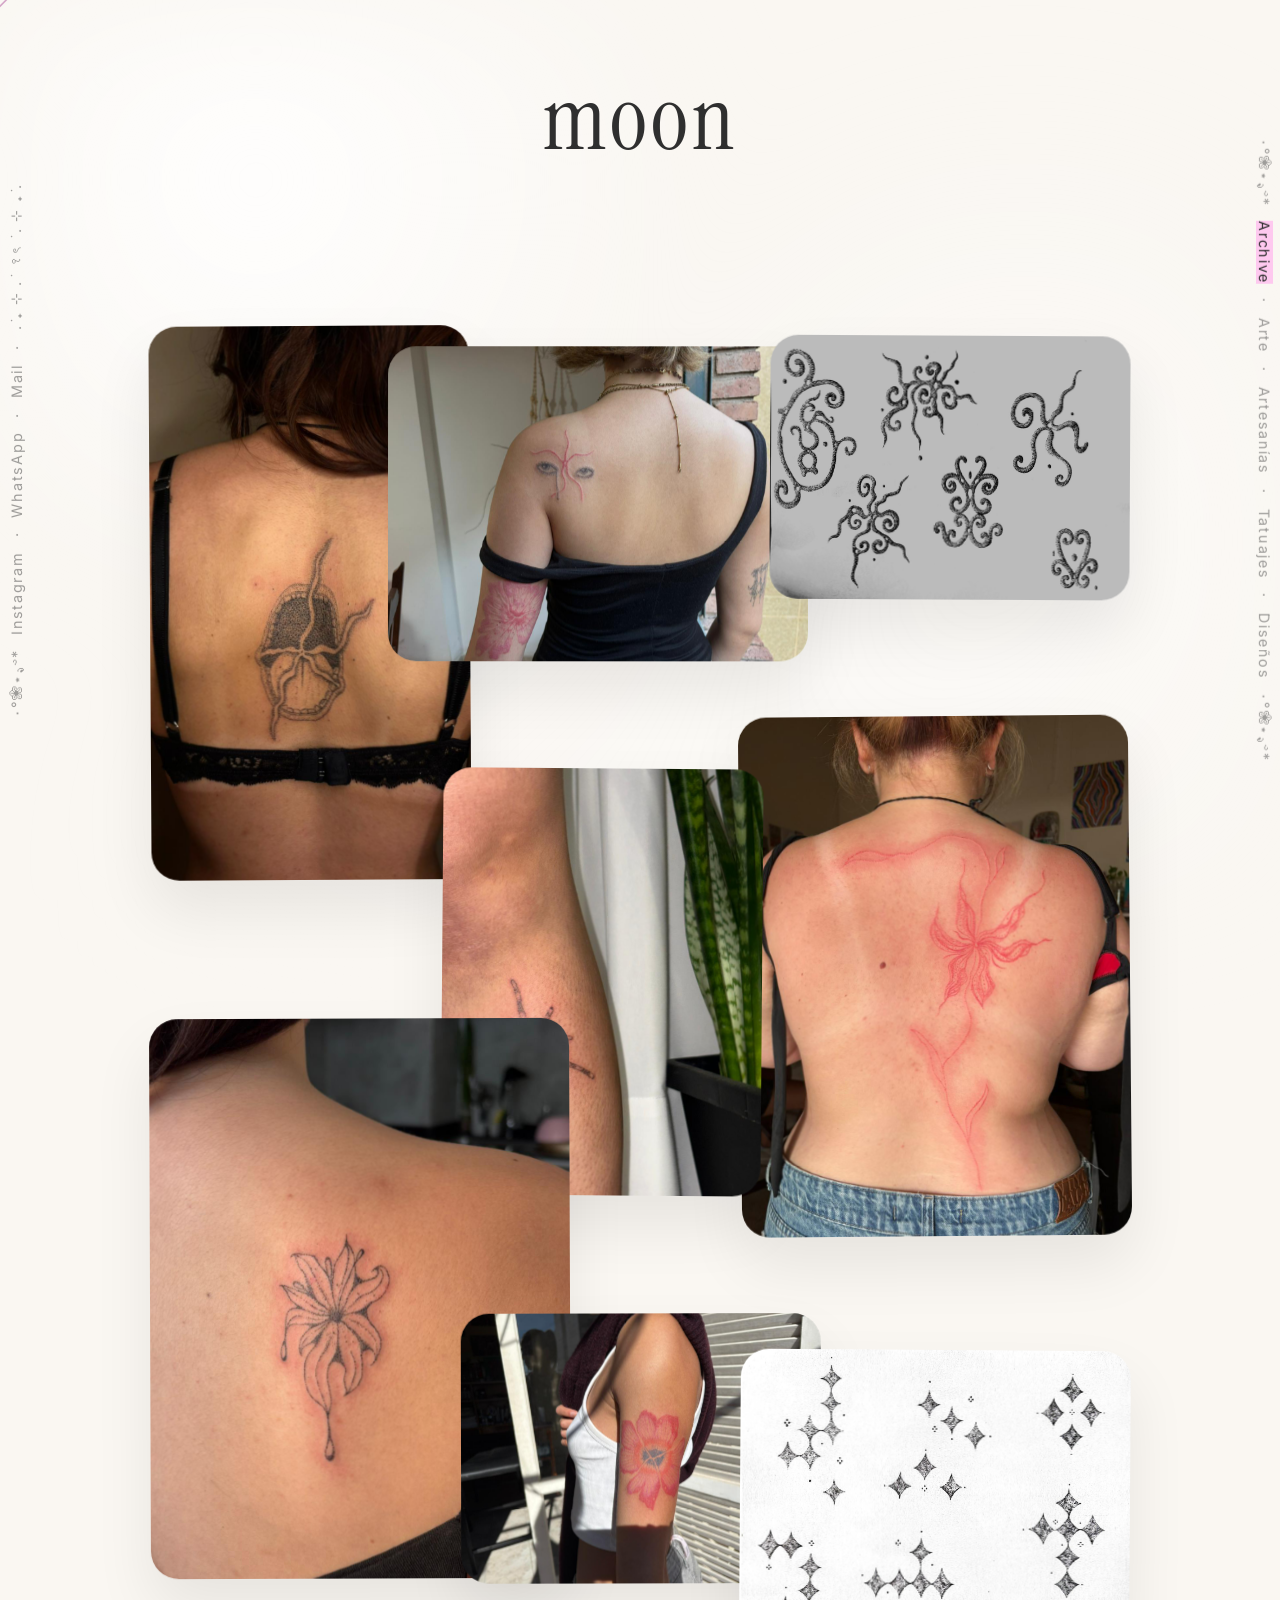
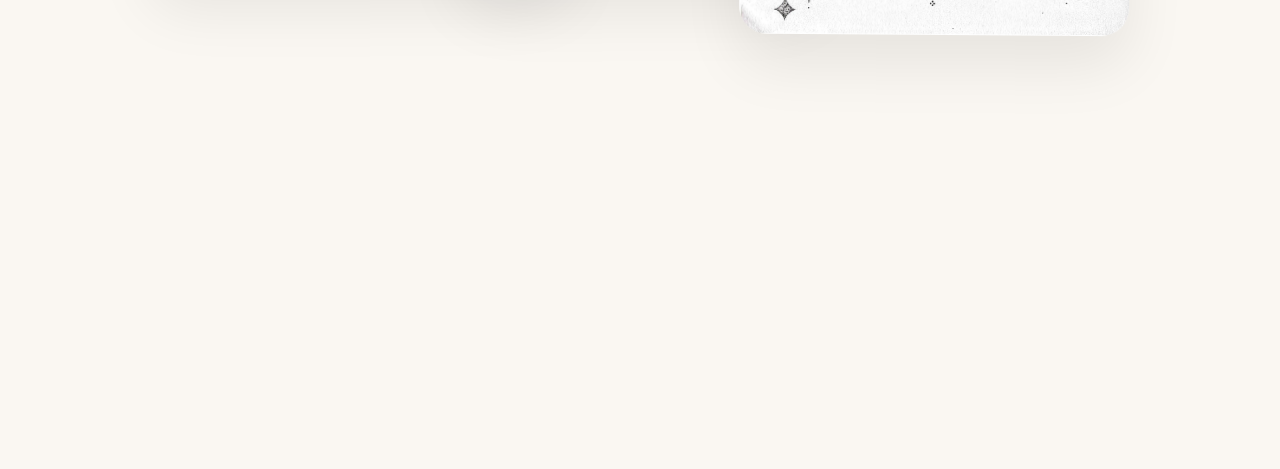
==== commit aa371c33: "redirect, categorias, rediseño" ====
--- a/index.html
+++ b/index.html
@@ -1,12 +1,14 @@
+
 <!DOCTYPE html>
 <html lang="es">
 <head>
     <meta charset="UTF-8">
     <meta name="viewport" content="width=device-width, initial-scale=1.0">
-    <title>moon ────୨ৎ──── </title>
+    <title>moon ────୨ৎ────</title>
 
     <link rel="preconnect" href="https://fonts.googleapis.com">
     <link rel="preconnect" href="https://fonts.gstatic.com" crossorigin>
+
     <link href="https://fonts.googleapis.com/css2?family=Instrument+Serif&family=Inter:wght@300;400&display=swap" rel="stylesheet">
 
     <link rel="stylesheet" href="style.css">
@@ -16,86 +18,154 @@
 
 <body>
 
-<pre class="ascii-bg">
-</pre>
+    <pre class="ascii-bg"></pre>
 
-<div class="background-glow"></div>
-<div class="cursor">♡</div>
+    <div class="background-glow"></div>
 
-<header>
-    <div class="moon-logo">moon</div>
-</header>
+    <div class="cursor">♡</div>
 
-<main id="archive" class="archive"></main>
+    <header>
+        <div class="moon-logo">moon</div>
+    </header>
 
-<div id="viewer" class="viewer hidden">
-    <div class="viewer-content">
-        <button id="closeViewer" class="close-btn">&times;</button>
+    <!-- MENÚ DE CATEGORÍAS -->
+    <nav class="category-menu">
 
-        <img id="viewerImage" src="" alt="">
+        <a>
+            ⋅°❀⋆.ೃ࿔*
+        </a>
 
-        <div class="viewer-info">
-            <h2 id="viewerTitle"></h2>
-            <p id="viewerDescription"></p>
+        <a href="/" data-page="archive">
+            Archive
+        </a>
+
+        <span>·</span>
+
+        <a href="/arte" data-page="arte">
+            Arte
+        </a>
+
+        <span>·</span>
+
+        <a href="/artesanias" data-page="artesanias">
+            Artesanías
+        </a>
+
+        <span>·</span>
+
+        <a href="/tatuajes" data-page="tatuajes">
+            Tatuajes
+        </a>
+
+        <span>·</span>
+
+        <a href="/disenos" data-page="disenos">
+            Diseños
+        </a>
+
+        <a>
+            ⋅°❀⋆.ೃ࿔*
+        </a>
+
+    </nav>
+
+    <!-- CONTENEDOR DE OBRAS -->
+    <main id="archive" class="archive"></main>
+
+    <!-- VISOR -->
+    <div id="viewer" class="viewer hidden">
+
+        <div class="viewer-content">
+
+            <button id="closeViewer" class="close-btn">
+                &times;
+            </button>
+
+            <img id="viewerImage" src="" alt="">
+
+            <div class="viewer-info">
+
+                <h2 id="viewerTitle"></h2>
+
+                <p id="viewerDescription"></p>
+
+            </div>
+
         </div>
+
     </div>
-</div>
 
-<footer class="contact-links">
+    <!-- FOOTER -->
+    <footer class="contact-links">
 
-    <a >
-        ⋅°❀⋆.ೃ࿔*
-    </a>
+        <a>
+            ⋅°❀⋆.ೃ࿔*
+        </a>
 
-    <a href="https://www.instagram.com/m.oo.n.artevisual/" target="_blank">
-        Instagram
-    </a>
+        <a href="https://www.instagram.com/m.oo.n.artevisual/" target="_blank" rel="noopener noreferrer">
+            Instagram
+        </a>
 
-    <span>·</span>
+        <span>·</span>
 
-    <a href="https://wa.me/5493584299234" target="_blank">
-        WhatsApp
-    </a>
+        <a href="https://wa.me/5493584299234" target="_blank" rel="noopener noreferrer">
+            WhatsApp
+        </a>
 
-    <span>·</span>
+        <span>·</span>
 
-    <a href="mailto:caraffalucila@gmail.com">
-        Mail
-    </a>
-    <span>·</span>
+        <a href="mailto:caraffalucila@gmail.com">
+            Mail
+        </a>
 
-    <a >
-        . ݁₊ ⊹ . ݁ ꣑ৎ ݁ . ⊹ ₊ ݁.
-    </a>
-</footer>
+        <span>·</span>
 
+        <a>
+            . ݁₊ ⊹ . ݁ ꣑ৎ ݁ . ⊹ ₊ ݁.
+        </a>
 
-<script src="script.js"></script>
+    </footer>
 
+    <script src="script.js"></script>
 
-<script src="https://identity.netlify.com/v1/netlify-identity-widget.js"></script>
+    <script src="https://identity.netlify.com/v1/netlify-identity-widget.js"></script>
 
-<script>
-if (window.netlifyIdentity) {
-    window.netlifyIdentity.on("init", user => {
-        if (!user) {
-            window.netlifyIdentity.on("login", () => {
-                document.location.href = "/admin/";
+    <script>
+        if (window.netlifyIdentity) {
+
+            window.netlifyIdentity.on("init", user => {
+
+                if (!user) {
+
+                    window.netlifyIdentity.on("login", () => {
+
+                        document.location.href = "/admin/";
+
+                    });
+
+                }
+
             });
+
+            window.netlifyIdentity.on("init", user => {
+
+                if (!user && window.location.hash.includes("invite_token")) {
+
+                    window.netlifyIdentity.open("signup");
+
+                }
+
+                if (!user && window.location.hash.includes("recovery_token")) {
+
+                    window.netlifyIdentity.open("login");
+
+                }
+
+            });
+
         }
-    });
-
-    window.netlifyIdentity.on("init", user => {
-        if (!user && window.location.hash.includes("invite_token")) {
-            window.netlifyIdentity.open("signup");
-        }
-
-        if (!user && window.location.hash.includes("recovery_token")) {
-            window.netlifyIdentity.open("login");
-        }
-    });
-}
-</script>
+    </script>
 
 </body>
-</html>+</html>
+
--- a/style.css
+++ b/style.css
@@ -1,6 +1,3 @@
-/* ==========================================
-   VARIABLES Y CONFIGURACIÓN BASE
-   ========================================== */
 :root {
     --bg: #faf7f2;
     --text: #2f2f2f;
@@ -62,14 +59,14 @@
 
 .moon-logo {
     position: fixed;
-    top: 70px;
+    top: 60px;
     left: 50%;
     transform: translateX(-50%);
-    z-index: 10; /* Z-index bajo el visor pero visible arriba de la galería base */
+    z-index: 10; 
     font-family: 'Instrument Serif', serif;
-font-size: clamp(4rem,7vw,7rem);
+    font-size: clamp(4rem,7vw,7rem);
     font-weight: 400;
-    letter-spacing: 2px;
+    letter-spacing: 4px;
     will-change: transform, opacity; /* Forzar renderizado por GPU */
     user-select: none;
 }
@@ -81,8 +78,6 @@
     position: relative;
     min-height: 520vh;
 }
-
-
 
 
 * {
@@ -282,19 +277,11 @@
 
     .moon-logo {
         font-size: 4rem;
-        top: 25px;
+        top: 10px;
     }
 
     .archive {
         padding-top: 120px;
-    }
-
-    .art {
-        transition: opacity .5s ease;
-    }
-
-    .art img {
-        border-radius: 32px;
     }
 
     .viewer {
@@ -306,17 +293,12 @@
         border-radius: 24px;
     }
 
-    .viewer-info {
-        margin-top: 24px;
-    }
-
     .viewer-info h2 {
         font-size: 2rem;
     }
 
     .viewer-info p {
         font-size: .95rem;
-        line-height: 1.7;
     }
 
     .close-btn {
@@ -325,13 +307,35 @@
         font-size: 2.5rem;
     }
 
-  .contact-links {
-    left: -95px;
-
-    font-size: 0.8rem;
-
-    letter-spacing: 0.08em;
-}
+    /* CONTACTOS */
+    .contact-links {
+        left: -175px;
+        top: 50%;
+
+        transform:
+            translateY(-50%)
+            rotate(-90deg);
+
+        gap: 10px;
+
+        font-size: 0.65rem;
+        letter-spacing: 0.08em;
+    }
+
+    /* CATEGORÍAS */
+    .category-menu {
+        right: -175px;
+        top: 50%;
+
+        transform:
+            translateY(-50%)
+            rotate(90deg);
+
+        gap: 10px;
+
+        font-size: 0.65rem;
+        letter-spacing: 0.08em;
+    }
 
     .cursor {
         display: none;
@@ -340,7 +344,12 @@
     .bubble:nth-child(n+3) {
         display: none;
     }
-}
+    
+}
+
+
+
+
 /* ==========================================
    CONTACTO LATERAL EDITORIAL
    ========================================== */
@@ -348,12 +357,15 @@
 .contact-links {
     position: fixed;
 
-    left: -100px;
     top: 50%;
+    left: 1rem;
 
     transform:
         translateY(-50%)
+        translateX(-50%)
         rotate(-90deg);
+
+    transform-origin: center;
 
     z-index: 1000;
 
@@ -363,6 +375,8 @@
 
     font-size: 0.9rem;
     letter-spacing: 0.12em;
+
+    white-space: nowrap;
 }
 
 .contact-links a,
@@ -378,4 +392,116 @@
 
 .contact-links a:hover {
     opacity: 1;
-}+}
+
+/* ==========================================
+   MENÚ DE CATEGORÍAS
+
+
+   ========================================== */
+
+.category-menu {
+    position: fixed;
+
+    top: 50%;
+    right: 1rem;
+
+    transform:
+        translateY(-50%)
+        translateX(50%)
+        rotate(90deg);
+
+    transform-origin: center;
+
+    z-index: 1000;
+
+    display: flex;
+    align-items: center;
+    gap: 14px;
+
+    font-size: 0.9rem;
+    letter-spacing: 0.12em;
+
+    white-space: nowrap;
+}
+
+
+
+
+.category-menu a,
+.category-menu span {
+
+    color: var(--text);
+
+    text-decoration: none;
+
+    opacity: .45;
+
+    transition: opacity .3s ease;
+}
+
+.category-menu a:hover {
+
+    opacity: 1;
+}
+.category-menu a.active {
+
+    opacity: 1;
+    
+    background-color: #fec9ef;
+}
+
+
+
+
+
+.gallery {
+    display: grid;
+
+    grid-template-columns:
+        repeat(auto-fit, minmax(280px, 1fr));
+
+    gap: 32px;
+
+    max-width: 1400px;
+
+    margin: 220px auto 120px;
+
+    /* espacio reservado para los laterales */
+    padding-left: 140px;
+    padding-right: 140px;
+
+    min-height: auto !important;
+}
+
+.gallery-art {
+
+    position: relative;
+}
+
+.gallery-art img {
+
+    width: 100%;
+
+    display: block;
+
+    border-radius: 28px;
+
+    box-shadow:
+        0 30px 60px rgba(0,0,0,.08);
+
+    transition:
+        transform .5s ease,
+        filter .5s ease;
+}
+
+.gallery-art:hover img {
+
+    transform: scale(1.02);
+
+    filter: brightness(1.03);
+}
+
+
+
+    
